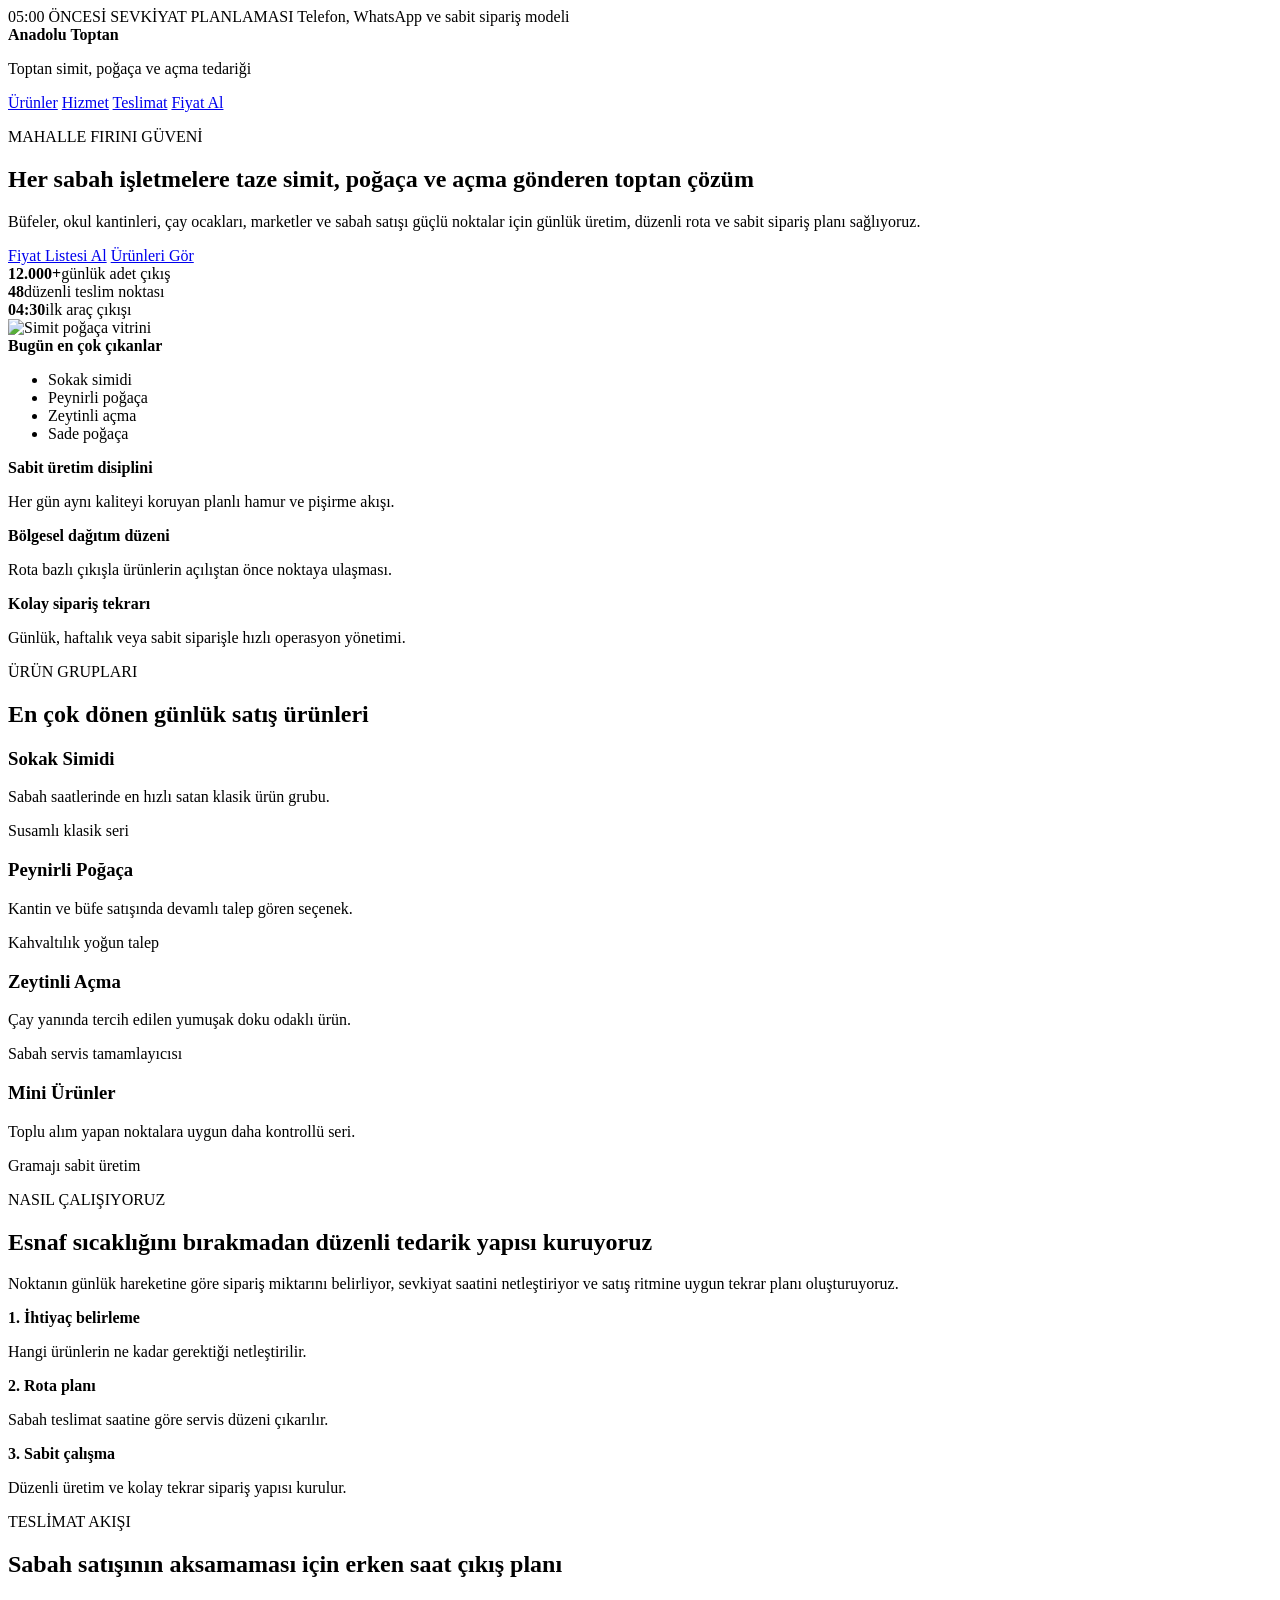
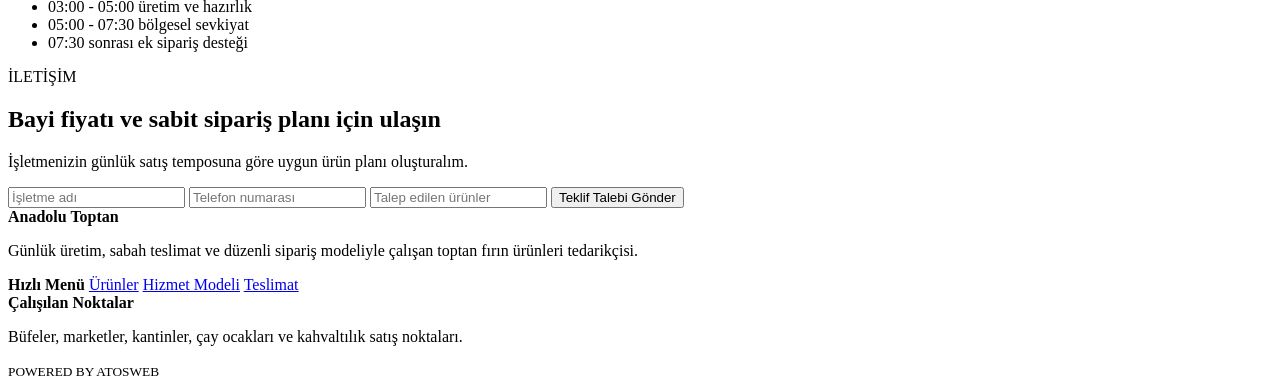
==== anadolu-toptan/index.html @ 2ca0b6bd "Add Anadolu Toptan template" ====
<!DOCTYPE html>
<html lang="tr">
  <head>
    <meta charset="UTF-8" />
    <meta name="viewport" content="width=device-width, initial-scale=1.0" />
    <title>Anadolu Toptan</title>
    <link rel="preconnect" href="https://fonts.googleapis.com" />
    <link rel="preconnect" href="https://fonts.gstatic.com" crossorigin />
    <link
      href="https://fonts.googleapis.com/css2?family=Manrope:wght@400;500;700;800&family=Merriweather:wght@700&display=swap"
      rel="stylesheet"
    />
    <link rel="stylesheet" href="./style.css" />
  </head>
  <body>
    <div class="utility-bar">
      <div class="container utility-inner">
        <span>05:00 ÖNCESİ SEVKİYAT PLANLAMASI</span>
        <span>Telefon, WhatsApp ve sabit sipariş modeli</span>
      </div>
    </div>

    <header class="site-header">
      <div class="container nav-row">
        <div class="brand">
          <div>
            <strong>Anadolu Toptan</strong>
            <p>Toptan simit, poğaça ve açma tedariği</p>
          </div>
        </div>
        <nav class="main-nav">
          <a href="#urunler">Ürünler</a>
          <a href="#hizmet">Hizmet</a>
          <a href="#teslimat">Teslimat</a>
          <a href="#iletisim" class="nav-cta">Fiyat Al</a>
        </nav>
      </div>
    </header>

    <main>
      <section class="hero">
        <div class="container hero-grid">
          <div class="hero-copy">
            <p class="eyebrow">MAHALLE FIRINI GÜVENİ</p>
            <h1>Her sabah işletmelere taze simit, poğaça ve açma gönderen toptan çözüm</h1>
            <p class="lead">
              Büfeler, okul kantinleri, çay ocakları, marketler ve sabah satışı güçlü
              noktalar için günlük üretim, düzenli rota ve sabit sipariş planı sağlıyoruz.
            </p>
            <div class="hero-actions">
              <a href="#iletisim" class="button primary">Fiyat Listesi Al</a>
              <a href="#urunler" class="button secondary">Ürünleri Gör</a>
            </div>
            <div class="hero-stats">
              <article><strong>12.000+</strong><span>günlük adet çıkış</span></article>
              <article><strong>48</strong><span>düzenli teslim noktası</span></article>
              <article><strong>04:30</strong><span>ilk araç çıkışı</span></article>
            </div>
          </div>
          <aside class="hero-media">
            <img src="https://commons.wikimedia.org/wiki/Special:Redirect/file/Simit,%20%C3%A7%C3%B6rek,%20a%C3%A7ma%20and%20po%C4%9Fa%C3%A7a.jpg" alt="Simit poğaça vitrini" />
            <div class="media-box">
              <strong>Bugün en çok çıkanlar</strong>
              <ul>
                <li>Sokak simidi</li>
                <li>Peynirli poğaça</li>
                <li>Zeytinli açma</li>
                <li>Sade poğaça</li>
              </ul>
            </div>
          </aside>
        </div>
      </section>

      <section class="feature-strip">
        <div class="container strip-grid">
          <article>
            <strong>Sabit üretim disiplini</strong>
            <p>Her gün aynı kaliteyi koruyan planlı hamur ve pişirme akışı.</p>
          </article>
          <article>
            <strong>Bölgesel dağıtım düzeni</strong>
            <p>Rota bazlı çıkışla ürünlerin açılıştan önce noktaya ulaşması.</p>
          </article>
          <article>
            <strong>Kolay sipariş tekrarı</strong>
            <p>Günlük, haftalık veya sabit siparişle hızlı operasyon yönetimi.</p>
          </article>
        </div>
      </section>

      <section class="section" id="urunler">
        <div class="container">
          <div class="section-head">
            <p class="eyebrow">ÜRÜN GRUPLARI</p>
            <h2>En çok dönen günlük satış ürünleri</h2>
          </div>
          <div class="product-grid">
            <article>
              <h3>Sokak Simidi</h3>
              <p>Sabah saatlerinde en hızlı satan klasik ürün grubu.</p>
              <span>Susamlı klasik seri</span>
            </article>
            <article>
              <h3>Peynirli Poğaça</h3>
              <p>Kantin ve büfe satışında devamlı talep gören seçenek.</p>
              <span>Kahvaltılık yoğun talep</span>
            </article>
            <article>
              <h3>Zeytinli Açma</h3>
              <p>Çay yanında tercih edilen yumuşak doku odaklı ürün.</p>
              <span>Sabah servis tamamlayıcısı</span>
            </article>
            <article>
              <h3>Mini Ürünler</h3>
              <p>Toplu alım yapan noktalara uygun daha kontrollü seri.</p>
              <span>Gramajı sabit üretim</span>
            </article>
          </div>
        </div>
      </section>

      <section class="section alt" id="hizmet">
        <div class="container two-col">
          <div class="text-block">
            <p class="eyebrow">NASIL ÇALIŞIYORUZ</p>
            <h2>Esnaf sıcaklığını bırakmadan düzenli tedarik yapısı kuruyoruz</h2>
            <p>
              Noktanın günlük hareketine göre sipariş miktarını belirliyor, sevkiyat
              saatini netleştiriyor ve satış ritmine uygun tekrar planı oluşturuyoruz.
            </p>
          </div>
          <div class="steps">
            <article>
              <strong>1. İhtiyaç belirleme</strong>
              <p>Hangi ürünlerin ne kadar gerektiği netleştirilir.</p>
            </article>
            <article>
              <strong>2. Rota planı</strong>
              <p>Sabah teslimat saatine göre servis düzeni çıkarılır.</p>
            </article>
            <article>
              <strong>3. Sabit çalışma</strong>
              <p>Düzenli üretim ve kolay tekrar sipariş yapısı kurulur.</p>
            </article>
          </div>
        </div>
      </section>

      <section class="section" id="teslimat">
        <div class="container delivery-panel">
          <div>
            <p class="eyebrow">TESLİMAT AKIŞI</p>
            <h2>Sabah satışının aksamaması için erken saat çıkış planı</h2>
          </div>
          <ul>
            <li>03:00 - 05:00 üretim ve hazırlık</li>
            <li>05:00 - 07:30 bölgesel sevkiyat</li>
            <li>07:30 sonrası ek sipariş desteği</li>
          </ul>
        </div>
      </section>

      <section class="section contact-section" id="iletisim">
        <div class="container contact-grid">
          <div>
            <p class="eyebrow">İLETİŞİM</p>
            <h2>Bayi fiyatı ve sabit sipariş planı için ulaşın</h2>
            <p>İşletmenizin günlük satış temposuna göre uygun ürün planı oluşturalım.</p>
          </div>
          <form class="contact-card">
            <input type="text" placeholder="İşletme adı" />
            <input type="text" placeholder="Telefon numarası" />
            <input type="text" placeholder="Talep edilen ürünler" />
            <button type="button">Teklif Talebi Gönder</button>
          </form>
        </div>
      </section>
    </main>

    <footer class="site-footer">
      <div class="container footer-grid">
        <div>
          <strong>Anadolu Toptan</strong>
          <p>Günlük üretim, sabah teslimat ve düzenli sipariş modeliyle çalışan toptan fırın ürünleri tedarikçisi.</p>
        </div>
        <div>
          <strong>Hızlı Menü</strong>
          <a href="#urunler">Ürünler</a>
          <a href="#hizmet">Hizmet Modeli</a>
          <a href="#teslimat">Teslimat</a>
        </div>
        <div>
          <strong>Çalışılan Noktalar</strong>
          <p>Büfeler, marketler, kantinler, çay ocakları ve kahvaltılık satış noktaları.</p>
        </div>
      </div>
      <div class="container footer-bottom">
        <small>POWERED BY ATOSWEB</small>
      </div>
    </footer>
  </body>
</html>
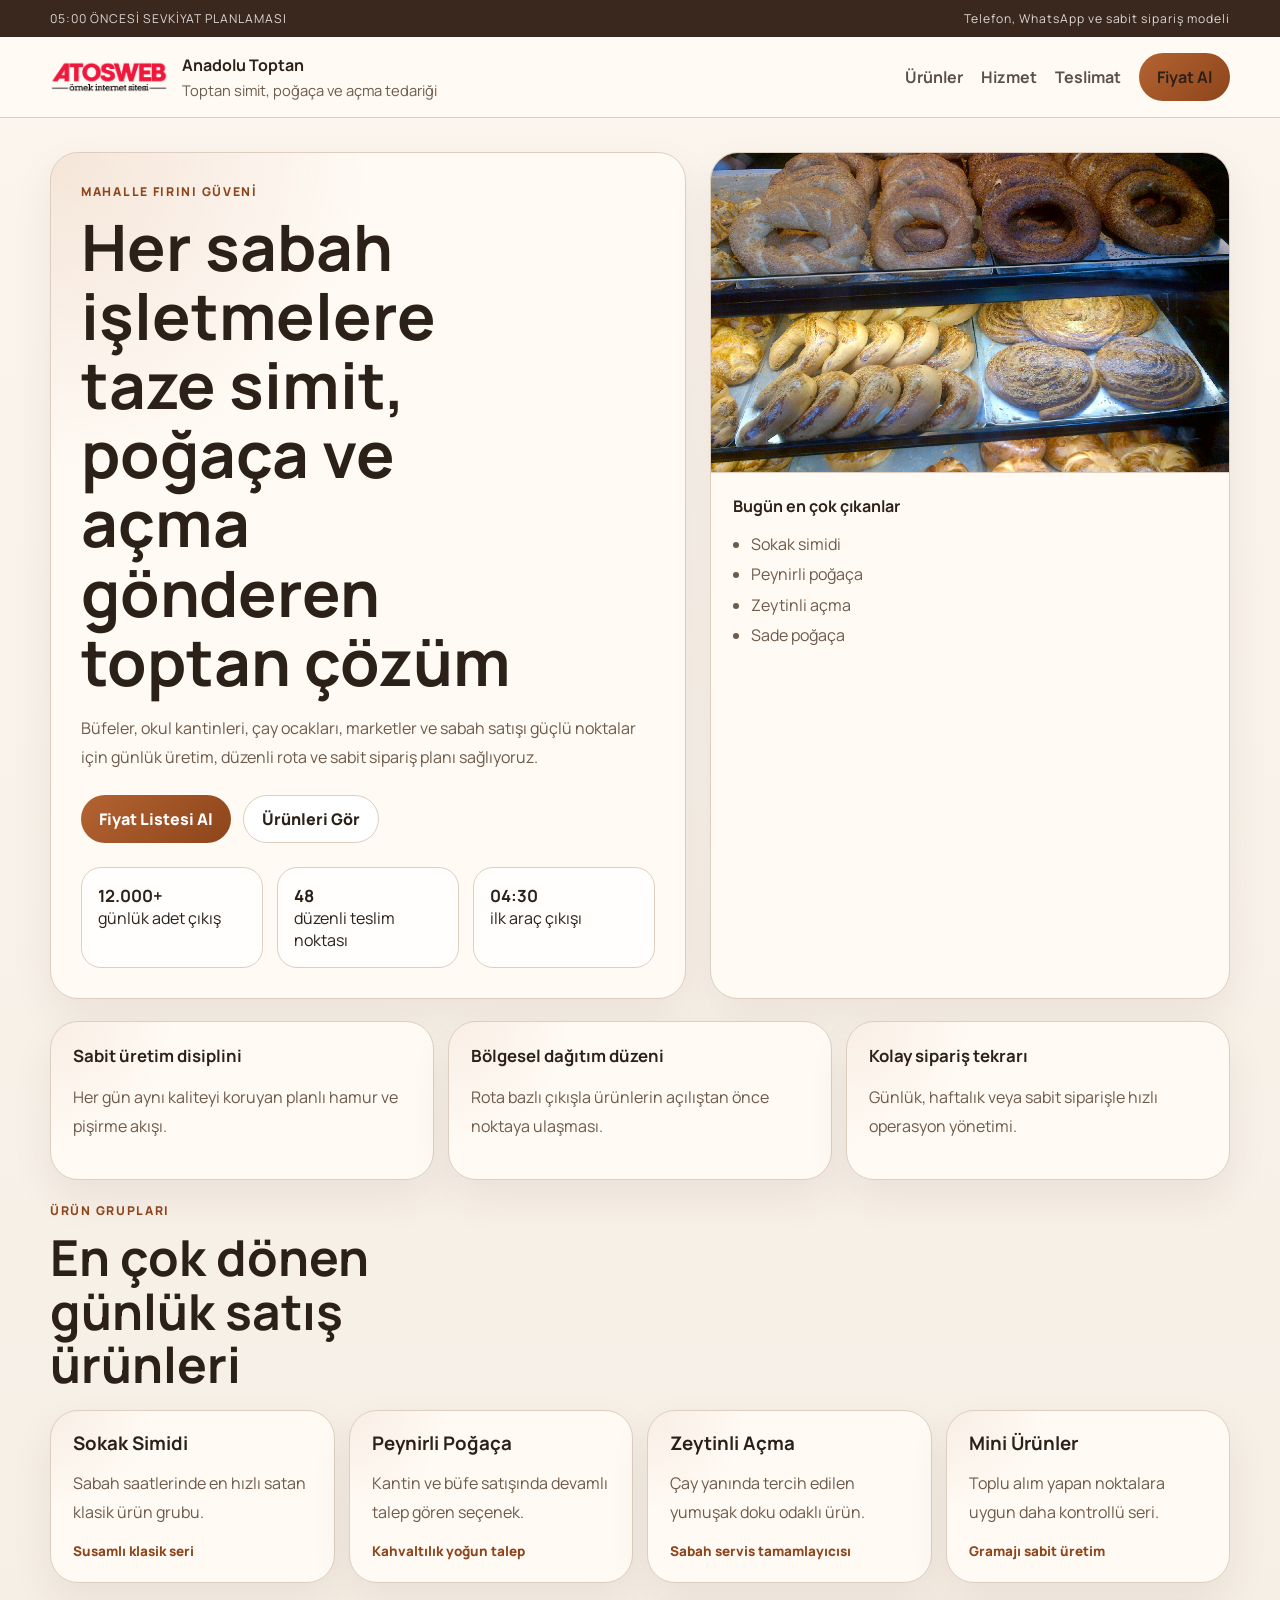
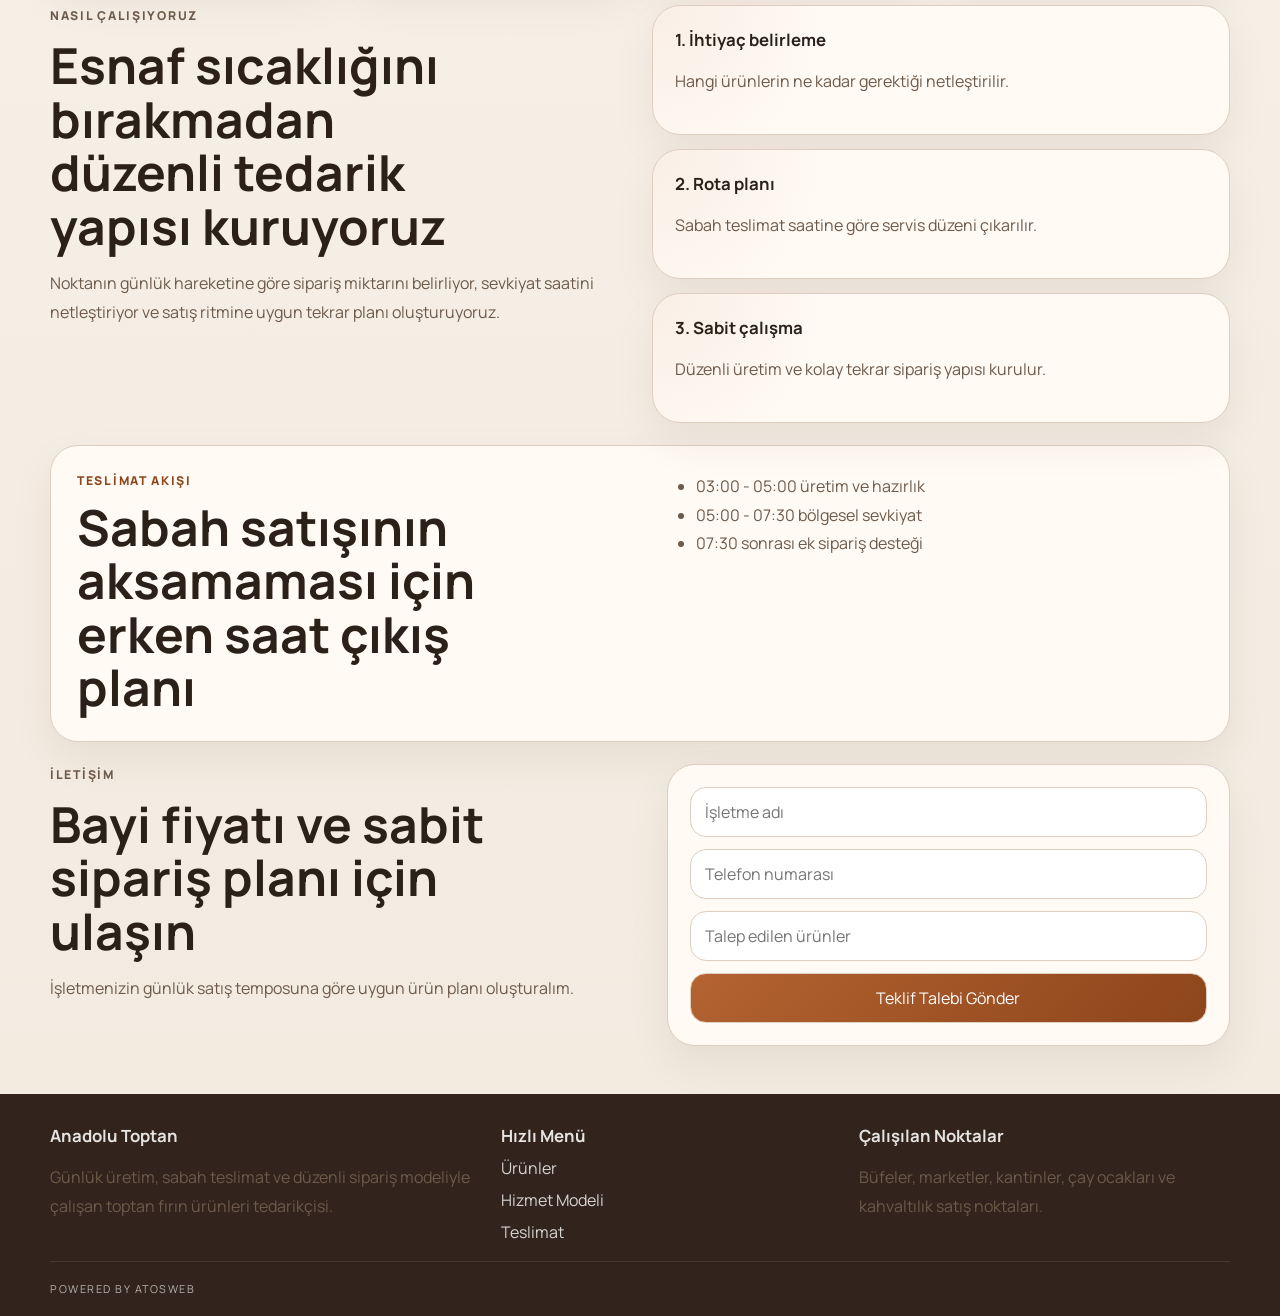
==== commit 2bcd0c39: "Make templates self-contained with local assets" ====
--- a/anadolu-toptan/index.html
+++ b/anadolu-toptan/index.html
@@ -23,6 +23,7 @@
     <header class="site-header">
       <div class="container nav-row">
         <div class="brand">
+          <img class="brand-logo" src="./assets/images/logo" alt="Atosweb logo" />
           <div>
             <strong>Anadolu Toptan</strong>
             <p>Toptan simit, poğaça ve açma tedariği</p>
@@ -58,7 +59,7 @@
             </div>
           </div>
           <aside class="hero-media">
-            <img src="https://commons.wikimedia.org/wiki/Special:Redirect/file/Simit,%20%C3%A7%C3%B6rek,%20a%C3%A7ma%20and%20po%C4%9Fa%C3%A7a.jpg" alt="Simit poğaça vitrini" />
+            <img src="./assets/images/simit-pogaca-vitrin.jpg" alt="Simit poğaça vitrini" />
             <div class="media-box">
               <strong>Bugün en çok çıkanlar</strong>
               <ul>
--- a/anadolu-toptan/style.css
+++ b/anadolu-toptan/style.css
@@ -0,0 +1,418 @@
+:root {
+  --bg: #f2eadf;
+  --paper: #fffaf4;
+  --white: #ffffff;
+  --text: #2c2119;
+  --muted: #6d5a4a;
+  --accent: #b46331;
+  --accent-dark: #8d451b;
+  --line: #ddcebf;
+  --shadow: 0 18px 40px rgba(84, 57, 34, 0.08);
+}
+
+* {
+  box-sizing: border-box;
+}
+
+body {
+  margin: 0;
+  font-family: "Manrope", sans-serif;
+  color: var(--text);
+  background: linear-gradient(180deg, #fbf5ee 0%, var(--bg) 100%);
+}
+
+.container {
+  width: min(1180px, calc(100% - 32px));
+  margin: 0 auto;
+}
+
+.utility-bar {
+  background: #3a271d;
+  color: rgba(255, 255, 255, 0.82);
+  font-size: 0.76rem;
+  letter-spacing: 0.08em;
+}
+
+.utility-inner {
+  display: flex;
+  justify-content: space-between;
+  gap: 16px;
+  padding: 10px 0;
+}
+
+.site-header {
+  position: sticky;
+  top: 0;
+  z-index: 10;
+  background: rgba(255, 250, 244, 0.96);
+  border-bottom: 1px solid var(--line);
+  backdrop-filter: blur(10px);
+}
+
+.nav-row {
+  display: flex;
+  justify-content: space-between;
+  align-items: center;
+  gap: 20px;
+  padding: 16px 0;
+}
+
+.brand {
+  display: flex;
+  align-items: center;
+  gap: 14px;
+}
+
+.brand-logo {
+  display: block;
+  width: 118px;
+  height: auto;
+}
+
+.brand strong {
+  display: block;
+  font-size: 1rem;
+}
+
+.brand p,
+.lead,
+.media-box li,
+.feature-strip p,
+.product-grid p,
+.steps p,
+.delivery-panel li,
+.contact-grid p,
+.footer-grid p {
+  color: var(--muted);
+}
+
+.brand p {
+  margin: 4px 0 0;
+  font-size: 0.92rem;
+}
+
+.main-nav {
+  display: flex;
+  align-items: center;
+  gap: 18px;
+}
+
+.main-nav a {
+  color: var(--text);
+  text-decoration: none;
+  font-weight: 700;
+}
+
+.main-nav a:not(.nav-cta) {
+  opacity: 0.78;
+}
+
+.nav-cta,
+.button.primary,
+.contact-card button {
+  color: white;
+  background: linear-gradient(135deg, var(--accent) 0%, var(--accent-dark) 100%);
+}
+
+.nav-cta,
+.button,
+.contact-card button {
+  display: inline-flex;
+  align-items: center;
+  justify-content: center;
+  min-height: 48px;
+  padding: 0 18px;
+  border-radius: 999px;
+}
+
+.hero {
+  padding: 34px 0 22px;
+}
+
+.hero-grid,
+.two-col,
+.contact-grid,
+.footer-grid {
+  display: grid;
+  gap: 24px;
+}
+
+.hero-grid {
+  grid-template-columns: 1.1fr 0.9fr;
+}
+
+.hero-copy,
+.hero-media,
+.strip-grid article,
+.product-grid article,
+.steps article,
+.delivery-panel,
+.contact-card {
+  border: 1px solid var(--line);
+  background: var(--paper);
+  box-shadow: var(--shadow);
+  border-radius: 28px;
+}
+
+.hero-copy {
+  padding: 30px;
+  background:
+    radial-gradient(circle at top left, rgba(180, 99, 49, 0.14), transparent 30%),
+    var(--paper);
+}
+
+.eyebrow {
+  margin: 0 0 12px;
+  color: var(--accent-dark);
+  text-transform: uppercase;
+  letter-spacing: 0.14em;
+  font-size: 0.76rem;
+  font-weight: 800;
+}
+
+h1,
+h2,
+h3 {
+  margin: 0;
+  font-family: "Manrope", sans-serif;
+  line-height: 1.08;
+}
+
+h1 {
+  font-size: clamp(2.5rem, 5vw, 4.4rem);
+  max-width: 11ch;
+}
+
+h2 {
+  font-size: clamp(2rem, 4vw, 3.1rem);
+  max-width: 14ch;
+}
+
+.lead {
+  margin: 18px 0 0;
+  max-width: 62ch;
+  line-height: 1.8;
+}
+
+.hero-actions {
+  display: flex;
+  gap: 12px;
+  margin-top: 24px;
+}
+
+.button {
+  text-decoration: none;
+  font-weight: 800;
+}
+
+.button.secondary {
+  color: var(--text);
+  border: 1px solid var(--line);
+  background: var(--white);
+  border-radius: 999px;
+}
+
+.hero-stats,
+.strip-grid,
+.product-grid {
+  display: grid;
+  gap: 14px;
+}
+
+.hero-stats {
+  grid-template-columns: repeat(3, minmax(0, 1fr));
+  margin-top: 24px;
+}
+
+.hero-stats article {
+  padding: 16px;
+  border: 1px solid var(--line);
+  background: rgba(255, 255, 255, 0.76);
+  border-radius: 20px;
+}
+
+.hero-stats strong,
+.feature-strip strong,
+.steps strong,
+.footer-grid strong {
+  display: block;
+  font-size: 1.05rem;
+}
+
+.hero-media {
+  overflow: hidden;
+}
+
+.hero-media img {
+  display: block;
+  width: 100%;
+  height: 320px;
+  object-fit: cover;
+  border-bottom: 1px solid var(--line);
+}
+
+.media-box {
+  padding: 22px;
+}
+
+.media-box ul {
+  margin: 12px 0 0;
+  padding-left: 18px;
+  line-height: 1.9;
+}
+
+.feature-strip {
+  padding-bottom: 22px;
+}
+
+.strip-grid {
+  grid-template-columns: repeat(3, minmax(0, 1fr));
+}
+
+.strip-grid article,
+.product-grid article,
+.steps article {
+  padding: 22px;
+}
+
+.strip-grid article,
+.product-grid article,
+.steps article {
+  background:
+    radial-gradient(circle at top left, rgba(180, 99, 49, 0.08), transparent 30%),
+    var(--paper);
+}
+
+.feature-strip p,
+.product-grid p,
+.steps p,
+.delivery-panel li,
+.contact-grid p,
+.footer-grid p {
+  line-height: 1.8;
+}
+
+.section {
+  padding-bottom: 22px;
+}
+
+.section.alt .two-col {
+  grid-template-columns: 1fr 1fr;
+}
+
+.section-head {
+  max-width: 700px;
+  margin-bottom: 18px;
+}
+
+.product-grid {
+  grid-template-columns: repeat(4, minmax(0, 1fr));
+}
+
+.product-grid span {
+  display: block;
+  margin-top: 14px;
+  color: var(--accent-dark);
+  font-size: 0.84rem;
+  font-weight: 800;
+}
+
+.steps {
+  display: grid;
+  gap: 14px;
+}
+
+.text-block p {
+  color: var(--muted);
+  line-height: 1.8;
+}
+
+.delivery-panel {
+  display: grid;
+  grid-template-columns: 1.05fr 0.95fr;
+  gap: 20px;
+  padding: 26px;
+}
+
+.delivery-panel ul {
+  margin: 0;
+  padding-left: 18px;
+  line-height: 1.9;
+}
+
+.contact-grid {
+  grid-template-columns: 1fr 0.95fr;
+  align-items: start;
+}
+
+.contact-card {
+  display: grid;
+  gap: 12px;
+  padding: 22px;
+}
+
+.contact-card input,
+.contact-card button {
+  min-height: 50px;
+  border: 1px solid var(--line);
+  font: inherit;
+  border-radius: 16px;
+}
+
+.contact-card input {
+  padding: 0 14px;
+  background: white;
+}
+
+.site-footer {
+  margin-top: 26px;
+  background: #32241c;
+  color: rgba(255, 255, 255, 0.88);
+}
+
+.footer-grid {
+  grid-template-columns: 1.15fr 0.9fr 1fr;
+  padding: 30px 0 18px;
+}
+
+.footer-grid a {
+  display: block;
+  margin-top: 10px;
+  color: rgba(255, 255, 255, 0.8);
+  text-decoration: none;
+}
+
+.footer-bottom {
+  padding: 14px 0 18px;
+  border-top: 1px solid rgba(255, 255, 255, 0.1);
+}
+
+.footer-bottom small {
+  color: rgba(255, 255, 255, 0.64);
+  font-size: 0.68rem;
+  letter-spacing: 0.14em;
+}
+
+@media (max-width: 980px) {
+  .nav-row,
+  .main-nav,
+  .utility-inner {
+    flex-direction: column;
+    align-items: flex-start;
+  }
+
+  .hero-grid,
+  .strip-grid,
+  .product-grid,
+  .section.alt .two-col,
+  .contact-grid,
+  .footer-grid,
+  .delivery-panel,
+  .hero-stats {
+    grid-template-columns: 1fr;
+  }
+
+  .hero-actions {
+    flex-direction: column;
+  }
+}
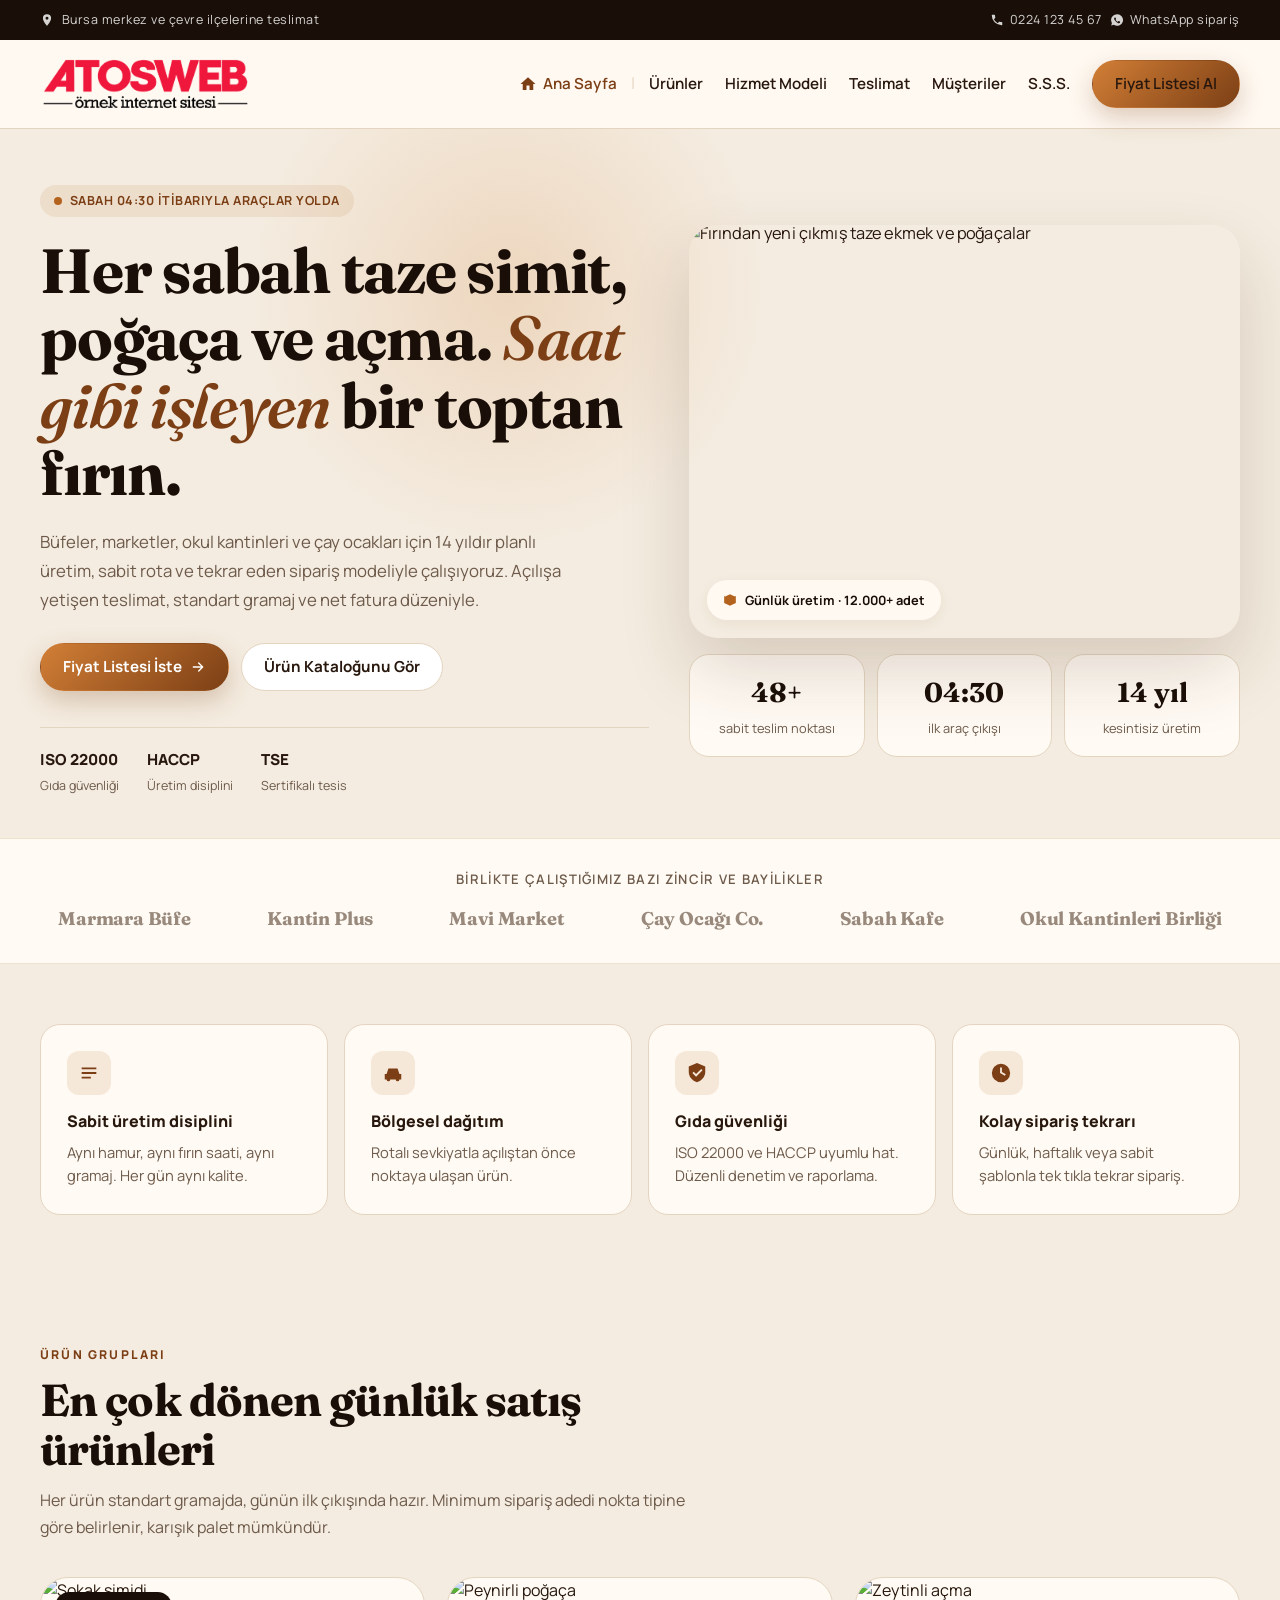
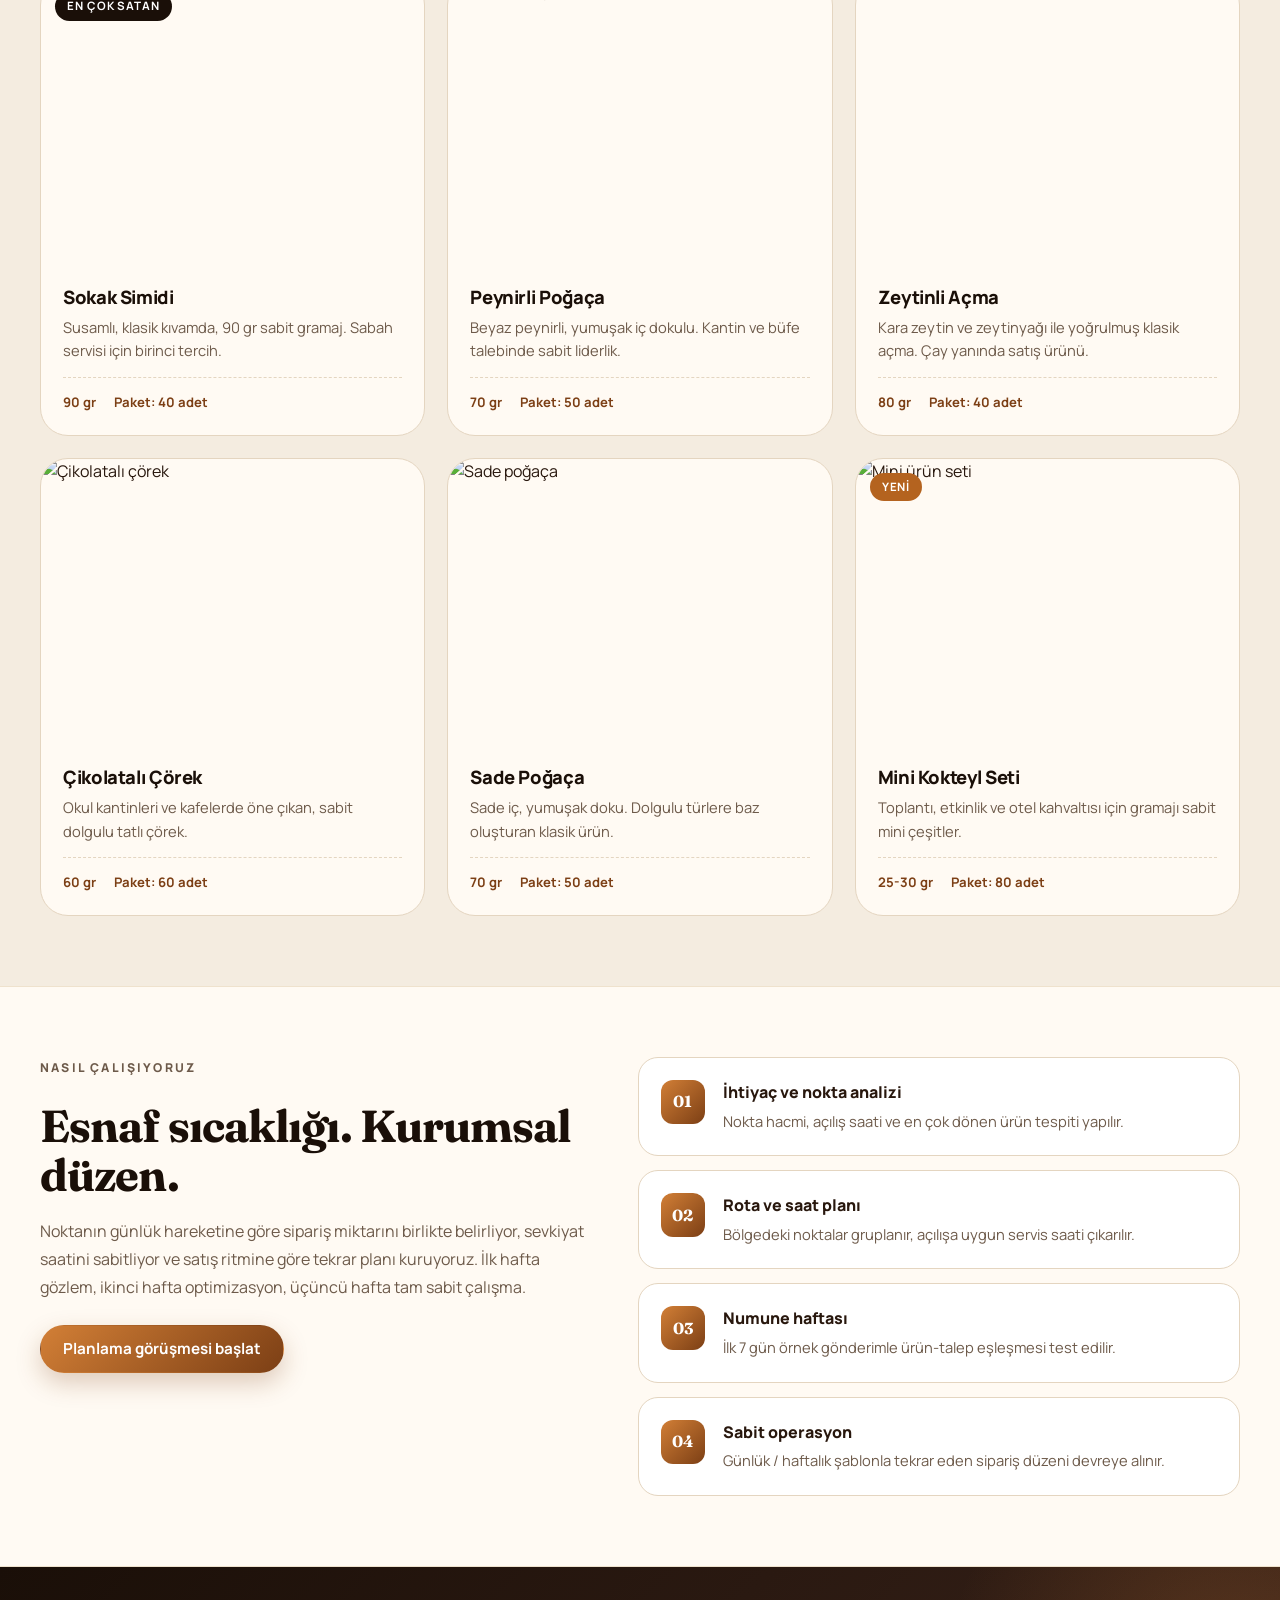
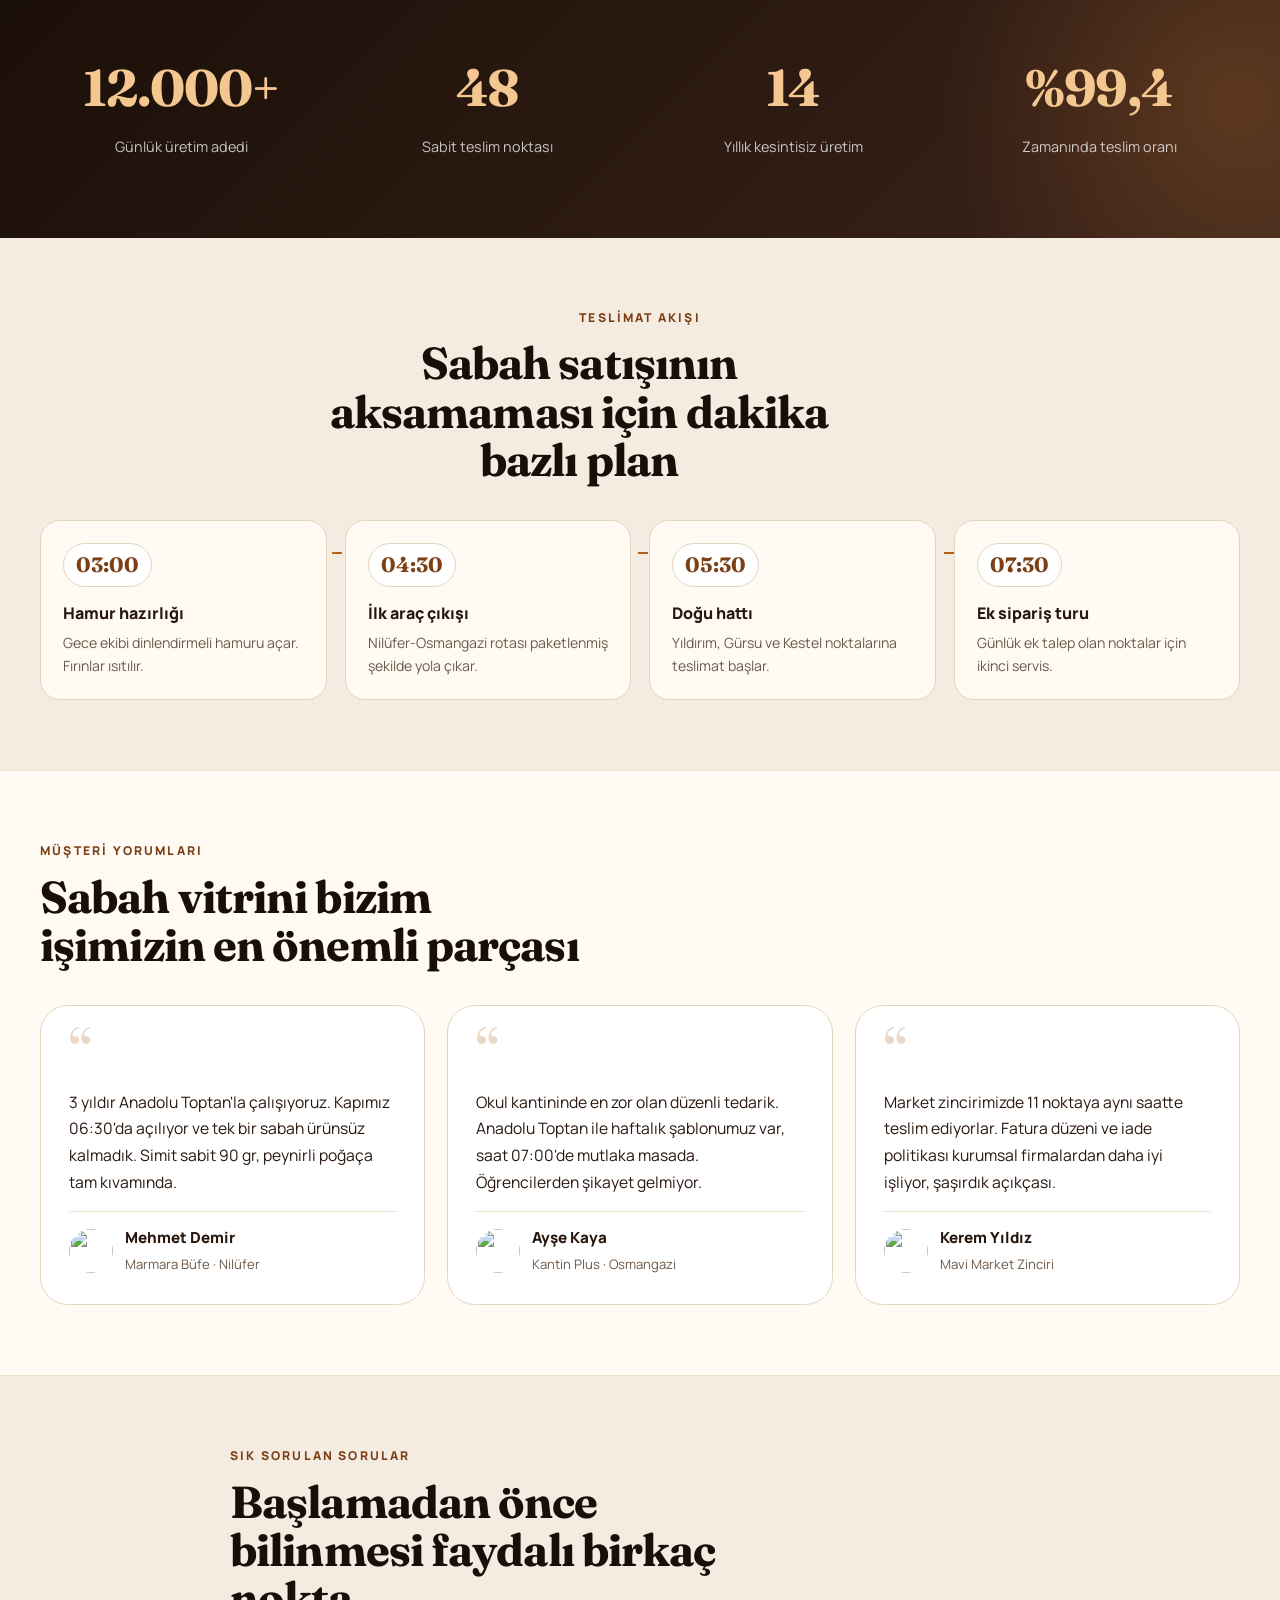
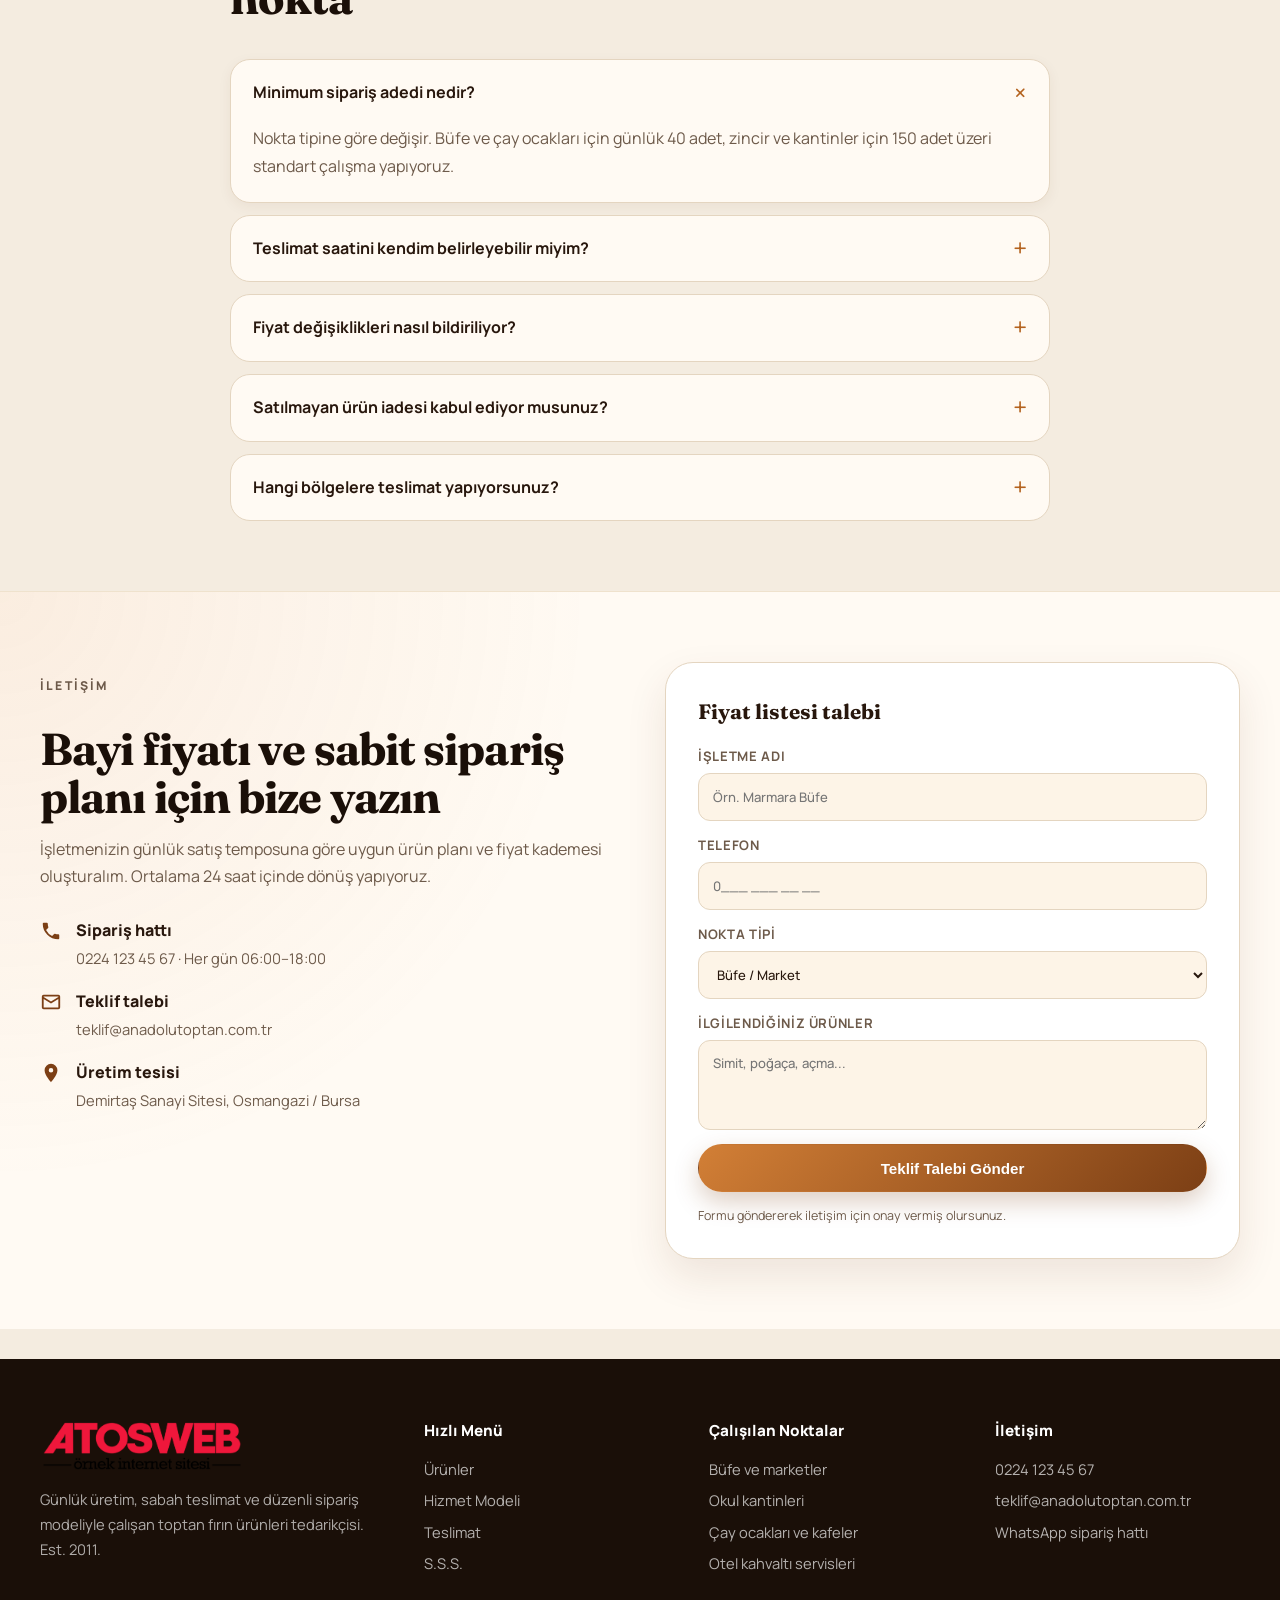
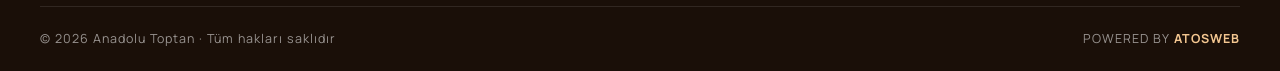
==== commit 6dd9a631: "Professionalize templates with richer content and Bursa localization - Rebuild both templates with m" ====
--- a/anadolu-toptan/index.html
+++ b/anadolu-toptan/index.html
@@ -3,11 +3,15 @@
   <head>
     <meta charset="UTF-8" />
     <meta name="viewport" content="width=device-width, initial-scale=1.0" />
-    <title>Anadolu Toptan</title>
+    <title>Anadolu Toptan — Taze Simit, Poğaça ve Açma Tedariği</title>
+    <meta
+      name="description"
+      content="Büfe, market, kantin ve kafelere her sabah taze simit, poğaça ve açma tedariği. 48+ nokta, 12.000+ günlük adet, sabit rota ve sabah 04:30 çıkış."
+    />
     <link rel="preconnect" href="https://fonts.googleapis.com" />
     <link rel="preconnect" href="https://fonts.gstatic.com" crossorigin />
     <link
-      href="https://fonts.googleapis.com/css2?family=Manrope:wght@400;500;700;800&family=Merriweather:wght@700&display=swap"
+      href="https://fonts.googleapis.com/css2?family=Manrope:wght@400;500;600;700;800&family=Fraunces:ital,wght@0,600;0,700;0,800;1,600&display=swap"
       rel="stylesheet"
     />
     <link rel="stylesheet" href="./style.css" />
@@ -15,25 +19,40 @@
   <body>
     <div class="utility-bar">
       <div class="container utility-inner">
-        <span>05:00 ÖNCESİ SEVKİYAT PLANLAMASI</span>
-        <span>Telefon, WhatsApp ve sabit sipariş modeli</span>
+        <span class="util-left">
+          <svg viewBox="0 0 24 24" aria-hidden="true"><path d="M12 2a7 7 0 0 0-7 7c0 5.25 7 13 7 13s7-7.75 7-13a7 7 0 0 0-7-7Zm0 9.5A2.5 2.5 0 1 1 12 6.5a2.5 2.5 0 0 1 0 5Z" fill="currentColor"/></svg>
+          Bursa merkez ve çevre ilçelerine teslimat
+        </span>
+        <span class="util-right">
+          <a href="tel:+902241234567">
+            <svg viewBox="0 0 24 24" aria-hidden="true"><path d="M6.6 10.8a15.1 15.1 0 0 0 6.6 6.6l2.2-2.2a1 1 0 0 1 1-.25 11.4 11.4 0 0 0 3.6.57 1 1 0 0 1 1 1V20a1 1 0 0 1-1 1A17 17 0 0 1 3 4a1 1 0 0 1 1-1h3.5a1 1 0 0 1 1 1c0 1.25.2 2.45.57 3.6a1 1 0 0 1-.25 1Z" fill="currentColor"/></svg>
+            0224 123 45 67
+          </a>
+          <a href="https://wa.me/905551234567">
+            <svg viewBox="0 0 24 24" aria-hidden="true"><path d="M12 2a10 10 0 0 0-8.7 15l-1.2 4.4 4.5-1.2A10 10 0 1 0 12 2Zm5.3 14.2c-.2.6-1.2 1.2-1.8 1.3-.5.1-1.1.1-1.7-.1a14 14 0 0 1-5.9-5.2c-.5-.8-.8-1.6-.8-2.4 0-.9.5-1.4.7-1.6.2-.2.5-.3.7-.3h.5c.2 0 .4-.1.6.4l.7 1.7c.1.2.1.5 0 .7l-.4.5c-.2.2-.3.4-.1.7a8 8 0 0 0 3.2 3c.3.2.5.1.7-.1l.7-.8c.2-.3.4-.2.7-.1l1.7.8c.3.1.4.2.5.4 0 .1 0 .5-.1.9Z" fill="currentColor"/></svg>
+            WhatsApp sipariş
+          </a>
+        </span>
       </div>
     </div>
 
     <header class="site-header">
       <div class="container nav-row">
-        <div class="brand">
-          <img class="brand-logo" src="./assets/images/logo" alt="Atosweb logo" />
-          <div>
-            <strong>Anadolu Toptan</strong>
-            <p>Toptan simit, poğaça ve açma tedariği</p>
-          </div>
-        </div>
+        <a class="brand" href="#" aria-label="Anadolu Toptan">
+          <img class="brand-logo" src="./assets/images/logo" alt="Anadolu Toptan" />
+        </a>
         <nav class="main-nav">
+          <a href="../index.html" class="nav-home" aria-label="Ana sayfa">
+            <svg viewBox="0 0 24 24" aria-hidden="true"><path d="M12 3 2 12h3v8h5v-6h4v6h5v-8h3L12 3Z" fill="currentColor"/></svg>
+            <span>Ana Sayfa</span>
+          </a>
+          <span class="nav-sep" aria-hidden="true">|</span>
           <a href="#urunler">Ürünler</a>
-          <a href="#hizmet">Hizmet</a>
+          <a href="#hizmet">Hizmet Modeli</a>
           <a href="#teslimat">Teslimat</a>
-          <a href="#iletisim" class="nav-cta">Fiyat Al</a>
+          <a href="#musteriler">Müşteriler</a>
+          <a href="#sss">S.S.S.</a>
+          <a href="#iletisim" class="nav-cta">Fiyat Listesi Al</a>
         </nav>
       </div>
     </header>
@@ -42,50 +61,89 @@
       <section class="hero">
         <div class="container hero-grid">
           <div class="hero-copy">
-            <p class="eyebrow">MAHALLE FIRINI GÜVENİ</p>
-            <h1>Her sabah işletmelere taze simit, poğaça ve açma gönderen toptan çözüm</h1>
+            <span class="badge">
+              <span class="dot"></span> Sabah 04:30 itibarıyla araçlar yolda
+            </span>
+            <h1>Her sabah taze simit, poğaça ve açma. <em>Saat gibi işleyen</em> bir toptan fırın.</h1>
             <p class="lead">
-              Büfeler, okul kantinleri, çay ocakları, marketler ve sabah satışı güçlü
-              noktalar için günlük üretim, düzenli rota ve sabit sipariş planı sağlıyoruz.
+              Büfeler, marketler, okul kantinleri ve çay ocakları için 14 yıldır planlı
+              üretim, sabit rota ve tekrar eden sipariş modeliyle çalışıyoruz. Açılışa
+              yetişen teslimat, standart gramaj ve net fatura düzeniyle.
             </p>
             <div class="hero-actions">
-              <a href="#iletisim" class="button primary">Fiyat Listesi Al</a>
-              <a href="#urunler" class="button secondary">Ürünleri Gör</a>
+              <a href="#iletisim" class="button primary">
+                Fiyat Listesi İste
+                <svg viewBox="0 0 24 24" aria-hidden="true"><path d="M5 12h14m-6-6 6 6-6 6" stroke="currentColor" stroke-width="2" stroke-linecap="round" stroke-linejoin="round" fill="none"/></svg>
+              </a>
+              <a href="#urunler" class="button secondary">Ürün Kataloğunu Gör</a>
             </div>
-            <div class="hero-stats">
-              <article><strong>12.000+</strong><span>günlük adet çıkış</span></article>
-              <article><strong>48</strong><span>düzenli teslim noktası</span></article>
-              <article><strong>04:30</strong><span>ilk araç çıkışı</span></article>
+            <ul class="hero-trust">
+              <li><strong>ISO 22000</strong><span>Gıda güvenliği</span></li>
+              <li><strong>HACCP</strong><span>Üretim disiplini</span></li>
+              <li><strong>TSE</strong><span>Sertifikalı tesis</span></li>
+            </ul>
+          </div>
+          <aside class="hero-media">
+            <div class="hero-media-frame">
+              <img src="https://images.unsplash.com/photo-1509440159596-0249088772ff?auto=format&fit=crop&w=1200&q=80" alt="Fırından yeni çıkmış taze ekmek ve poğaçalar" />
+              <div class="media-tag">
+                <svg viewBox="0 0 24 24" aria-hidden="true"><path d="M12 2 2 7l10 5 10-5-10-5Zm0 8L2 5v12l10 5 10-5V5l-10 5Z" fill="currentColor"/></svg>
+                Günlük üretim · 12.000+ adet
+              </div>
             </div>
-          </div>
-          <aside class="hero-media">
-            <img src="./assets/images/simit-pogaca-vitrin.jpg" alt="Simit poğaça vitrini" />
-            <div class="media-box">
-              <strong>Bugün en çok çıkanlar</strong>
-              <ul>
-                <li>Sokak simidi</li>
-                <li>Peynirli poğaça</li>
-                <li>Zeytinli açma</li>
-                <li>Sade poğaça</li>
-              </ul>
+            <div class="media-stats">
+              <article>
+                <strong>48+</strong>
+                <span>sabit teslim noktası</span>
+              </article>
+              <article>
+                <strong>04:30</strong>
+                <span>ilk araç çıkışı</span>
+              </article>
+              <article>
+                <strong>14 yıl</strong>
+                <span>kesintisiz üretim</span>
+              </article>
             </div>
           </aside>
         </div>
       </section>
 
+      <section class="logo-strip" aria-label="Birlikte çalıştığımız noktalar">
+        <div class="container">
+          <p>Birlikte çalıştığımız bazı zincir ve bayilikler</p>
+          <div class="logo-row">
+            <span>Marmara Büfe</span>
+            <span>Kantin Plus</span>
+            <span>Mavi Market</span>
+            <span>Çay Ocağı Co.</span>
+            <span>Sabah Kafe</span>
+            <span>Okul Kantinleri Birliği</span>
+          </div>
+        </div>
+      </section>
+
       <section class="feature-strip">
         <div class="container strip-grid">
           <article>
+            <div class="ico"><svg viewBox="0 0 24 24" aria-hidden="true"><path d="M4 6h16v2H4zM4 11h16v2H4zM4 16h10v2H4z" fill="currentColor"/></svg></div>
             <strong>Sabit üretim disiplini</strong>
-            <p>Her gün aynı kaliteyi koruyan planlı hamur ve pişirme akışı.</p>
-          </article>
-          <article>
-            <strong>Bölgesel dağıtım düzeni</strong>
-            <p>Rota bazlı çıkışla ürünlerin açılıştan önce noktaya ulaşması.</p>
-          </article>
-          <article>
+            <p>Aynı hamur, aynı fırın saati, aynı gramaj. Her gün aynı kalite.</p>
+          </article>
+          <article>
+            <div class="ico"><svg viewBox="0 0 24 24" aria-hidden="true"><path d="M3 13h2l2-6h10l2 6h2v6h-2a2 2 0 1 1-4 0H9a2 2 0 1 1-4 0H3z" fill="currentColor"/></svg></div>
+            <strong>Bölgesel dağıtım</strong>
+            <p>Rotalı sevkiyatla açılıştan önce noktaya ulaşan ürün.</p>
+          </article>
+          <article>
+            <div class="ico"><svg viewBox="0 0 24 24" aria-hidden="true"><path d="M12 1 3 5v6c0 5 3.8 9.7 9 11 5.2-1.3 9-6 9-11V5l-9-4Zm-1 15-4-4 1.4-1.4L11 13.2l5.6-5.6L18 9l-7 7Z" fill="currentColor"/></svg></div>
+            <strong>Gıda güvenliği</strong>
+            <p>ISO 22000 ve HACCP uyumlu hat. Düzenli denetim ve raporlama.</p>
+          </article>
+          <article>
+            <div class="ico"><svg viewBox="0 0 24 24" aria-hidden="true"><path d="M12 22a10 10 0 1 1 0-20 10 10 0 0 1 0 20Zm1-11V6h-2v6l5.2 3.1 1-1.7L13 11Z" fill="currentColor"/></svg></div>
             <strong>Kolay sipariş tekrarı</strong>
-            <p>Günlük, haftalık veya sabit siparişle hızlı operasyon yönetimi.</p>
+            <p>Günlük, haftalık veya sabit şablonla tek tıkla tekrar sipariş.</p>
           </article>
         </div>
       </section>
@@ -95,27 +153,85 @@
           <div class="section-head">
             <p class="eyebrow">ÜRÜN GRUPLARI</p>
             <h2>En çok dönen günlük satış ürünleri</h2>
+            <p class="section-sub">
+              Her ürün standart gramajda, günün ilk çıkışında hazır. Minimum sipariş adedi
+              nokta tipine göre belirlenir, karışık palet mümkündür.
+            </p>
           </div>
           <div class="product-grid">
             <article>
-              <h3>Sokak Simidi</h3>
-              <p>Sabah saatlerinde en hızlı satan klasik ürün grubu.</p>
-              <span>Susamlı klasik seri</span>
-            </article>
-            <article>
-              <h3>Peynirli Poğaça</h3>
-              <p>Kantin ve büfe satışında devamlı talep gören seçenek.</p>
-              <span>Kahvaltılık yoğun talep</span>
-            </article>
-            <article>
-              <h3>Zeytinli Açma</h3>
-              <p>Çay yanında tercih edilen yumuşak doku odaklı ürün.</p>
-              <span>Sabah servis tamamlayıcısı</span>
-            </article>
-            <article>
-              <h3>Mini Ürünler</h3>
-              <p>Toplu alım yapan noktalara uygun daha kontrollü seri.</p>
-              <span>Gramajı sabit üretim</span>
+              <div class="product-img">
+                <img src="https://images.unsplash.com/photo-1509365465985-25d11c17e812?auto=format&fit=crop&w=800&q=80" alt="Sokak simidi" />
+                <span class="product-tag">En çok satan</span>
+              </div>
+              <div class="product-body">
+                <h3>Sokak Simidi</h3>
+                <p>Susamlı, klasik kıvamda, 90 gr sabit gramaj. Sabah servisi için birinci tercih.</p>
+                <div class="product-meta">
+                  <span>90 gr</span><span>Paket: 40 adet</span>
+                </div>
+              </div>
+            </article>
+            <article>
+              <div class="product-img">
+                <img src="https://images.unsplash.com/photo-1586444248902-2f64eddc13df?auto=format&fit=crop&w=800&q=80" alt="Peynirli poğaça" />
+              </div>
+              <div class="product-body">
+                <h3>Peynirli Poğaça</h3>
+                <p>Beyaz peynirli, yumuşak iç dokulu. Kantin ve büfe talebinde sabit liderlik.</p>
+                <div class="product-meta">
+                  <span>70 gr</span><span>Paket: 50 adet</span>
+                </div>
+              </div>
+            </article>
+            <article>
+              <div class="product-img">
+                <img src="https://images.unsplash.com/photo-1555507036-ab1f4038808a?auto=format&fit=crop&w=800&q=80" alt="Zeytinli açma" />
+              </div>
+              <div class="product-body">
+                <h3>Zeytinli Açma</h3>
+                <p>Kara zeytin ve zeytinyağı ile yoğrulmuş klasik açma. Çay yanında satış ürünü.</p>
+                <div class="product-meta">
+                  <span>80 gr</span><span>Paket: 40 adet</span>
+                </div>
+              </div>
+            </article>
+            <article>
+              <div class="product-img">
+                <img src="https://images.unsplash.com/photo-1568254183919-78a4f43a2877?auto=format&fit=crop&w=800&q=80" alt="Çikolatalı çörek" />
+              </div>
+              <div class="product-body">
+                <h3>Çikolatalı Çörek</h3>
+                <p>Okul kantinleri ve kafelerde öne çıkan, sabit dolgulu tatlı çörek.</p>
+                <div class="product-meta">
+                  <span>60 gr</span><span>Paket: 60 adet</span>
+                </div>
+              </div>
+            </article>
+            <article>
+              <div class="product-img">
+                <img src="https://images.unsplash.com/photo-1608198093002-ad4e005484ec?auto=format&fit=crop&w=800&q=80" alt="Sade poğaça" />
+              </div>
+              <div class="product-body">
+                <h3>Sade Poğaça</h3>
+                <p>Sade iç, yumuşak doku. Dolgulu türlere baz oluşturan klasik ürün.</p>
+                <div class="product-meta">
+                  <span>70 gr</span><span>Paket: 50 adet</span>
+                </div>
+              </div>
+            </article>
+            <article>
+              <div class="product-img">
+                <img src="https://images.unsplash.com/photo-1549931319-a545dcf3bc73?auto=format&fit=crop&w=800&q=80" alt="Mini ürün seti" />
+                <span class="product-tag alt">Yeni</span>
+              </div>
+              <div class="product-body">
+                <h3>Mini Kokteyl Seti</h3>
+                <p>Toplantı, etkinlik ve otel kahvaltısı için gramajı sabit mini çeşitler.</p>
+                <div class="product-meta">
+                  <span>25-30 gr</span><span>Paket: 80 adet</span>
+                </div>
+              </div>
             </article>
           </div>
         </div>
@@ -125,55 +241,249 @@
         <div class="container two-col">
           <div class="text-block">
             <p class="eyebrow">NASIL ÇALIŞIYORUZ</p>
-            <h2>Esnaf sıcaklığını bırakmadan düzenli tedarik yapısı kuruyoruz</h2>
+            <h2>Esnaf sıcaklığı. Kurumsal düzen.</h2>
             <p>
-              Noktanın günlük hareketine göre sipariş miktarını belirliyor, sevkiyat
-              saatini netleştiriyor ve satış ritmine uygun tekrar planı oluşturuyoruz.
+              Noktanın günlük hareketine göre sipariş miktarını birlikte belirliyor,
+              sevkiyat saatini sabitliyor ve satış ritmine göre tekrar planı kuruyoruz.
+              İlk hafta gözlem, ikinci hafta optimizasyon, üçüncü hafta tam sabit çalışma.
             </p>
+            <a href="#iletisim" class="button primary">Planlama görüşmesi başlat</a>
           </div>
           <div class="steps">
             <article>
-              <strong>1. İhtiyaç belirleme</strong>
-              <p>Hangi ürünlerin ne kadar gerektiği netleştirilir.</p>
-            </article>
-            <article>
-              <strong>2. Rota planı</strong>
-              <p>Sabah teslimat saatine göre servis düzeni çıkarılır.</p>
-            </article>
-            <article>
-              <strong>3. Sabit çalışma</strong>
-              <p>Düzenli üretim ve kolay tekrar sipariş yapısı kurulur.</p>
-            </article>
-          </div>
+              <span class="step-no">01</span>
+              <div>
+                <strong>İhtiyaç ve nokta analizi</strong>
+                <p>Nokta hacmi, açılış saati ve en çok dönen ürün tespiti yapılır.</p>
+              </div>
+            </article>
+            <article>
+              <span class="step-no">02</span>
+              <div>
+                <strong>Rota ve saat planı</strong>
+                <p>Bölgedeki noktalar gruplanır, açılışa uygun servis saati çıkarılır.</p>
+              </div>
+            </article>
+            <article>
+              <span class="step-no">03</span>
+              <div>
+                <strong>Numune haftası</strong>
+                <p>İlk 7 gün örnek gönderimle ürün-talep eşleşmesi test edilir.</p>
+              </div>
+            </article>
+            <article>
+              <span class="step-no">04</span>
+              <div>
+                <strong>Sabit operasyon</strong>
+                <p>Günlük / haftalık şablonla tekrar eden sipariş düzeni devreye alınır.</p>
+              </div>
+            </article>
+          </div>
+        </div>
+      </section>
+
+      <section class="section counters-section">
+        <div class="container counters">
+          <article>
+            <strong>12.000+</strong>
+            <span>Günlük üretim adedi</span>
+          </article>
+          <article>
+            <strong>48</strong>
+            <span>Sabit teslim noktası</span>
+          </article>
+          <article>
+            <strong>14</strong>
+            <span>Yıllık kesintisiz üretim</span>
+          </article>
+          <article>
+            <strong>%99,4</strong>
+            <span>Zamanında teslim oranı</span>
+          </article>
         </div>
       </section>
 
       <section class="section" id="teslimat">
-        <div class="container delivery-panel">
-          <div>
+        <div class="container delivery-wrap">
+          <div class="section-head centered">
             <p class="eyebrow">TESLİMAT AKIŞI</p>
-            <h2>Sabah satışının aksamaması için erken saat çıkış planı</h2>
-          </div>
-          <ul>
-            <li>03:00 - 05:00 üretim ve hazırlık</li>
-            <li>05:00 - 07:30 bölgesel sevkiyat</li>
-            <li>07:30 sonrası ek sipariş desteği</li>
-          </ul>
+            <h2>Sabah satışının aksamaması için dakika bazlı plan</h2>
+          </div>
+          <div class="timeline">
+            <article>
+              <span class="t-hour">03:00</span>
+              <strong>Hamur hazırlığı</strong>
+              <p>Gece ekibi dinlendirmeli hamuru açar. Fırınlar ısıtılır.</p>
+            </article>
+            <article>
+              <span class="t-hour">04:30</span>
+              <strong>İlk araç çıkışı</strong>
+              <p>Nilüfer-Osmangazi rotası paketlenmiş şekilde yola çıkar.</p>
+            </article>
+            <article>
+              <span class="t-hour">05:30</span>
+              <strong>Doğu hattı</strong>
+              <p>Yıldırım, Gürsu ve Kestel noktalarına teslimat başlar.</p>
+            </article>
+            <article>
+              <span class="t-hour">07:30</span>
+              <strong>Ek sipariş turu</strong>
+              <p>Günlük ek talep olan noktalar için ikinci servis.</p>
+            </article>
+          </div>
+        </div>
+      </section>
+
+      <section class="section testimonial-section" id="musteriler">
+        <div class="container">
+          <div class="section-head">
+            <p class="eyebrow">MÜŞTERİ YORUMLARI</p>
+            <h2>Sabah vitrini bizim işimizin en önemli parçası</h2>
+          </div>
+          <div class="testimonial-grid">
+            <article>
+              <div class="quote-mark">“</div>
+              <p>
+                3 yıldır Anadolu Toptan'la çalışıyoruz. Kapımız 06:30'da açılıyor ve tek bir
+                sabah ürünsüz kalmadık. Simit sabit 90 gr, peynirli poğaça tam kıvamında.
+              </p>
+              <footer>
+                <img src="https://i.pravatar.cc/80?img=32" alt="" />
+                <div>
+                  <strong>Mehmet Demir</strong>
+                  <span>Marmara Büfe · Nilüfer</span>
+                </div>
+              </footer>
+            </article>
+            <article>
+              <div class="quote-mark">“</div>
+              <p>
+                Okul kantininde en zor olan düzenli tedarik. Anadolu Toptan ile haftalık
+                şablonumuz var, saat 07:00'de mutlaka masada. Öğrencilerden şikayet gelmiyor.
+              </p>
+              <footer>
+                <img src="https://i.pravatar.cc/80?img=47" alt="" />
+                <div>
+                  <strong>Ayşe Kaya</strong>
+                  <span>Kantin Plus · Osmangazi</span>
+                </div>
+              </footer>
+            </article>
+            <article>
+              <div class="quote-mark">“</div>
+              <p>
+                Market zincirimizde 11 noktaya aynı saatte teslim ediyorlar. Fatura düzeni
+                ve iade politikası kurumsal firmalardan daha iyi işliyor, şaşırdık açıkçası.
+              </p>
+              <footer>
+                <img src="https://i.pravatar.cc/80?img=12" alt="" />
+                <div>
+                  <strong>Kerem Yıldız</strong>
+                  <span>Mavi Market Zinciri</span>
+                </div>
+              </footer>
+            </article>
+          </div>
+        </div>
+      </section>
+
+      <section class="section" id="sss">
+        <div class="container faq-wrap">
+          <div class="section-head">
+            <p class="eyebrow">SIK SORULAN SORULAR</p>
+            <h2>Başlamadan önce bilinmesi faydalı birkaç nokta</h2>
+          </div>
+          <div class="faq-list">
+            <details open>
+              <summary>Minimum sipariş adedi nedir?</summary>
+              <p>
+                Nokta tipine göre değişir. Büfe ve çay ocakları için günlük 40 adet,
+                zincir ve kantinler için 150 adet üzeri standart çalışma yapıyoruz.
+              </p>
+            </details>
+            <details>
+              <summary>Teslimat saatini kendim belirleyebilir miyim?</summary>
+              <p>
+                Evet. Rotamızda 04:30–07:30 arası saat dilimleri var. Noktanızın
+                açılış saatine göre 15 dakika hassasiyetle sabit teslimat planlarız.
+              </p>
+            </details>
+            <details>
+              <summary>Fiyat değişiklikleri nasıl bildiriliyor?</summary>
+              <p>
+                Fiyatlar un ve yağ endeksine bağlı çeyreklik revize edilir. Değişiklik
+                10 gün önceden WhatsApp ve e-posta ile tüm müşterilere iletilir.
+              </p>
+            </details>
+            <details>
+              <summary>Satılmayan ürün iadesi kabul ediyor musunuz?</summary>
+              <p>
+                İlk 4 hafta sabit sipariş denemesinde iade kabul ediyoruz. Sonrasında
+                noktanın satış verisine göre sipariş miktarını birlikte optimize ediyoruz.
+              </p>
+            </details>
+            <details>
+              <summary>Hangi bölgelere teslimat yapıyorsunuz?</summary>
+              <p>
+                Bursa merkezde Nilüfer-Osmangazi hattı, doğu aksında Yıldırım-Gürsu-Kestel
+                hattı düzenli rotamız. Mudanya, Gemlik ve İnegöl için minimum sipariş şartı
+                uygulanıyor.
+              </p>
+            </details>
+          </div>
         </div>
       </section>
 
       <section class="section contact-section" id="iletisim">
         <div class="container contact-grid">
-          <div>
+          <div class="contact-copy">
             <p class="eyebrow">İLETİŞİM</p>
-            <h2>Bayi fiyatı ve sabit sipariş planı için ulaşın</h2>
-            <p>İşletmenizin günlük satış temposuna göre uygun ürün planı oluşturalım.</p>
-          </div>
-          <form class="contact-card">
-            <input type="text" placeholder="İşletme adı" />
-            <input type="text" placeholder="Telefon numarası" />
-            <input type="text" placeholder="Talep edilen ürünler" />
-            <button type="button">Teklif Talebi Gönder</button>
+            <h2>Bayi fiyatı ve sabit sipariş planı için bize yazın</h2>
+            <p>
+              İşletmenizin günlük satış temposuna göre uygun ürün planı ve fiyat
+              kademesi oluşturalım. Ortalama 24 saat içinde dönüş yapıyoruz.
+            </p>
+            <ul class="contact-list">
+              <li>
+                <svg viewBox="0 0 24 24" aria-hidden="true"><path d="M6.6 10.8a15.1 15.1 0 0 0 6.6 6.6l2.2-2.2a1 1 0 0 1 1-.25 11.4 11.4 0 0 0 3.6.57 1 1 0 0 1 1 1V20a1 1 0 0 1-1 1A17 17 0 0 1 3 4a1 1 0 0 1 1-1h3.5a1 1 0 0 1 1 1c0 1.25.2 2.45.57 3.6a1 1 0 0 1-.25 1Z" fill="currentColor"/></svg>
+                <div><strong>Sipariş hattı</strong><span>0224 123 45 67 · Her gün 06:00–18:00</span></div>
+              </li>
+              <li>
+                <svg viewBox="0 0 24 24" aria-hidden="true"><path d="M4 4h16a2 2 0 0 1 2 2v12a2 2 0 0 1-2 2H4a2 2 0 0 1-2-2V6a2 2 0 0 1 2-2Zm0 2v.5l8 5 8-5V6H4Zm0 2.6V18h16V8.6l-8 5-8-5Z" fill="currentColor"/></svg>
+                <div><strong>Teklif talebi</strong><span>teklif@anadolutoptan.com.tr</span></div>
+              </li>
+              <li>
+                <svg viewBox="0 0 24 24" aria-hidden="true"><path d="M12 2a7 7 0 0 0-7 7c0 5.25 7 13 7 13s7-7.75 7-13a7 7 0 0 0-7-7Zm0 9.5A2.5 2.5 0 1 1 12 6.5a2.5 2.5 0 0 1 0 5Z" fill="currentColor"/></svg>
+                <div><strong>Üretim tesisi</strong><span>Demirtaş Sanayi Sitesi, Osmangazi / Bursa</span></div>
+              </li>
+            </ul>
+          </div>
+          <form class="contact-card" onsubmit="event.preventDefault();">
+            <strong>Fiyat listesi talebi</strong>
+            <label>
+              İşletme adı
+              <input type="text" placeholder="Örn. Marmara Büfe" required />
+            </label>
+            <label>
+              Telefon
+              <input type="tel" placeholder="0___ ___ __ __" required />
+            </label>
+            <label>
+              Nokta tipi
+              <select>
+                <option>Büfe / Market</option>
+                <option>Okul kantini</option>
+                <option>Kafe / Çay ocağı</option>
+                <option>Otel / Kurumsal</option>
+                <option>Diğer</option>
+              </select>
+            </label>
+            <label>
+              İlgilendiğiniz ürünler
+              <textarea rows="3" placeholder="Simit, poğaça, açma..."></textarea>
+            </label>
+            <button type="submit" class="button primary">Teklif Talebi Gönder</button>
+            <small>Formu göndererek iletişim için onay vermiş olursunuz.</small>
           </form>
         </div>
       </section>
@@ -182,22 +492,35 @@
     <footer class="site-footer">
       <div class="container footer-grid">
         <div>
-          <strong>Anadolu Toptan</strong>
-          <p>Günlük üretim, sabah teslimat ve düzenli sipariş modeliyle çalışan toptan fırın ürünleri tedarikçisi.</p>
+          <div class="footer-brand">
+            <img src="./assets/images/logo" alt="Anadolu Toptan" />
+          </div>
+          <p>Günlük üretim, sabah teslimat ve düzenli sipariş modeliyle çalışan toptan fırın ürünleri tedarikçisi. Est. 2011.</p>
         </div>
         <div>
           <strong>Hızlı Menü</strong>
           <a href="#urunler">Ürünler</a>
           <a href="#hizmet">Hizmet Modeli</a>
           <a href="#teslimat">Teslimat</a>
+          <a href="#sss">S.S.S.</a>
         </div>
         <div>
           <strong>Çalışılan Noktalar</strong>
-          <p>Büfeler, marketler, kantinler, çay ocakları ve kahvaltılık satış noktaları.</p>
+          <a href="#">Büfe ve marketler</a>
+          <a href="#">Okul kantinleri</a>
+          <a href="#">Çay ocakları ve kafeler</a>
+          <a href="#">Otel kahvaltı servisleri</a>
+        </div>
+        <div>
+          <strong>İletişim</strong>
+          <a href="tel:+902241234567">0224 123 45 67</a>
+          <a href="mailto:teklif@anadolutoptan.com.tr">teklif@anadolutoptan.com.tr</a>
+          <a href="https://wa.me/905551234567">WhatsApp sipariş hattı</a>
         </div>
       </div>
       <div class="container footer-bottom">
-        <small>POWERED BY ATOSWEB</small>
+        <small>© 2026 Anadolu Toptan · Tüm hakları saklıdır</small>
+        <small>POWERED BY <a href="https://atos.web.tr" target="_blank" rel="noopener">ATOSWEB</a></small>
       </div>
     </footer>
   </body>
--- a/anadolu-toptan/style.css
+++ b/anadolu-toptan/style.css
@@ -1,54 +1,79 @@
 :root {
-  --bg: #f2eadf;
-  --paper: #fffaf4;
+  --bg: #f4ece0;
+  --paper: #fffaf3;
+  --paper-2: #fdf4e7;
   --white: #ffffff;
-  --text: #2c2119;
+  --text: #28170d;
   --muted: #6d5a4a;
-  --accent: #b46331;
-  --accent-dark: #8d451b;
-  --line: #ddcebf;
-  --shadow: 0 18px 40px rgba(84, 57, 34, 0.08);
-}
-
-* {
-  box-sizing: border-box;
-}
+  --accent: #b4631f;
+  --accent-2: #d27f36;
+  --accent-dark: #7c3f15;
+  --ink: #1a0f08;
+  --line: #e4d5c0;
+  --line-soft: #efe2cd;
+  --shadow-sm: 0 4px 14px rgba(84, 44, 18, 0.06);
+  --shadow: 0 18px 40px rgba(84, 44, 18, 0.1);
+  --shadow-lg: 0 32px 70px rgba(60, 30, 8, 0.16);
+  --radius: 20px;
+  --radius-lg: 28px;
+}
+
+* { box-sizing: border-box; }
+
+html { scroll-behavior: smooth; }
 
 body {
   margin: 0;
-  font-family: "Manrope", sans-serif;
+  font-family: "Manrope", system-ui, sans-serif;
   color: var(--text);
-  background: linear-gradient(180deg, #fbf5ee 0%, var(--bg) 100%);
-}
+  background: var(--bg);
+  line-height: 1.6;
+  -webkit-font-smoothing: antialiased;
+}
+
+img { max-width: 100%; display: block; }
 
 .container {
-  width: min(1180px, calc(100% - 32px));
+  width: min(1200px, calc(100% - 32px));
   margin: 0 auto;
 }
 
+/* ==== Utility bar ==== */
 .utility-bar {
-  background: #3a271d;
+  background: var(--ink);
   color: rgba(255, 255, 255, 0.82);
-  font-size: 0.76rem;
-  letter-spacing: 0.08em;
-}
-
+  font-size: 0.78rem;
+  letter-spacing: 0.04em;
+}
 .utility-inner {
   display: flex;
   justify-content: space-between;
   gap: 16px;
   padding: 10px 0;
 }
-
+.utility-inner span { display: inline-flex; align-items: center; gap: 8px; }
+.util-right { display: flex; gap: 20px; }
+.utility-bar a {
+  color: inherit;
+  text-decoration: none;
+  display: inline-flex;
+  align-items: center;
+  gap: 6px;
+  transition: color 0.2s;
+}
+.utility-bar a:hover { color: #f4c791; }
+.utility-bar svg { width: 14px; height: 14px; }
+
+/* ==== Header ==== */
 .site-header {
   position: sticky;
   top: 0;
-  z-index: 10;
-  background: rgba(255, 250, 244, 0.96);
+  z-index: 20;
+  background: rgba(255, 250, 243, 0.92);
   border-bottom: 1px solid var(--line);
-  backdrop-filter: blur(10px);
-}
-
+  backdrop-filter: saturate(1.4) blur(12px);
+  -webkit-backdrop-filter: saturate(1.4) blur(12px);
+}
 .nav-row {
   display: flex;
   justify-content: space-between;
@@ -56,363 +81,746 @@
   gap: 20px;
   padding: 16px 0;
 }
-
 .brand {
   display: flex;
   align-items: center;
   gap: 14px;
-}
-
+  text-decoration: none;
+  color: inherit;
+}
 .brand-logo {
+  height: 56px;
+  width: auto;
+  object-fit: contain;
   display: block;
-  width: 118px;
-  height: auto;
-}
-
-.brand strong {
-  display: block;
-  font-size: 1rem;
-}
-
-.brand p,
-.lead,
-.media-box li,
-.feature-strip p,
-.product-grid p,
-.steps p,
-.delivery-panel li,
-.contact-grid p,
-.footer-grid p {
-  color: var(--muted);
-}
-
-.brand p {
-  margin: 4px 0 0;
-  font-size: 0.92rem;
-}
-
-.main-nav {
-  display: flex;
-  align-items: center;
-  gap: 18px;
-}
-
+}
+
+.main-nav { display: flex; align-items: center; gap: 22px; }
+.nav-home {
+  display: inline-flex;
+  align-items: center;
+  gap: 6px;
+  color: var(--accent-dark) !important;
+}
+.nav-home svg { width: 18px; height: 18px; }
+.nav-home::after { display: none !important; }
+.nav-sep {
+  color: var(--line);
+  font-weight: 400;
+  user-select: none;
+  margin: 0 -8px;
+}
 .main-nav a {
   color: var(--text);
   text-decoration: none;
-  font-weight: 700;
-}
-
-.main-nav a:not(.nav-cta) {
-  opacity: 0.78;
-}
-
-.nav-cta,
-.button.primary,
-.contact-card button {
-  color: white;
-  background: linear-gradient(135deg, var(--accent) 0%, var(--accent-dark) 100%);
-}
-
-.nav-cta,
-.button,
-.contact-card button {
+  font-weight: 600;
+  font-size: 0.95rem;
+  position: relative;
+  transition: color 0.2s;
+}
+.main-nav a:not(.nav-cta):hover { color: var(--accent-dark); }
+.main-nav a:not(.nav-cta)::after {
+  content: "";
+  position: absolute;
+  left: 0; bottom: -6px;
+  height: 2px; width: 0;
+  background: var(--accent);
+  transition: width 0.25s;
+}
+.main-nav a:not(.nav-cta):hover::after { width: 100%; }
+
+/* ==== Buttons ==== */
+.button, .nav-cta {
   display: inline-flex;
   align-items: center;
   justify-content: center;
+  gap: 8px;
   min-height: 48px;
-  padding: 0 18px;
+  padding: 0 22px;
   border-radius: 999px;
-}
-
+  font-weight: 700;
+  text-decoration: none;
+  font-size: 0.95rem;
+  border: 1px solid transparent;
+  cursor: pointer;
+  transition: transform 0.15s, box-shadow 0.2s, background 0.2s;
+}
+.button svg { width: 16px; height: 16px; }
+.button.primary, .nav-cta {
+  color: #fff;
+  background: linear-gradient(135deg, var(--accent-2) 0%, var(--accent-dark) 100%);
+  box-shadow: 0 10px 24px rgba(124, 63, 21, 0.25);
+}
+.button.primary:hover, .nav-cta:hover {
+  transform: translateY(-1px);
+  box-shadow: 0 14px 28px rgba(124, 63, 21, 0.32);
+}
+.button.secondary {
+  color: var(--text);
+  background: var(--white);
+  border-color: var(--line);
+}
+.button.secondary:hover { background: var(--paper-2); }
+
+/* ==== Hero ==== */
 .hero {
-  padding: 34px 0 22px;
-}
-
-.hero-grid,
-.two-col,
-.contact-grid,
-.footer-grid {
-  display: grid;
-  gap: 24px;
-}
-
+  padding: 56px 0 40px;
+  position: relative;
+  overflow: hidden;
+}
+.hero::before {
+  content: "";
+  position: absolute;
+  inset: -100px 40% auto auto;
+  width: 520px; height: 520px;
+  background: radial-gradient(circle, rgba(210, 127, 54, 0.2), transparent 70%);
+  pointer-events: none;
+}
 .hero-grid {
-  grid-template-columns: 1.1fr 0.9fr;
-}
-
-.hero-copy,
-.hero-media,
-.strip-grid article,
-.product-grid article,
-.steps article,
-.delivery-panel,
-.contact-card {
-  border: 1px solid var(--line);
-  background: var(--paper);
-  box-shadow: var(--shadow);
-  border-radius: 28px;
-}
-
-.hero-copy {
-  padding: 30px;
-  background:
-    radial-gradient(circle at top left, rgba(180, 99, 49, 0.14), transparent 30%),
-    var(--paper);
+  display: grid;
+  grid-template-columns: 1.05fr 0.95fr;
+  gap: 40px;
+  align-items: center;
+  position: relative;
+}
+.hero-copy .badge {
+  display: inline-flex;
+  align-items: center;
+  gap: 8px;
+  padding: 6px 14px;
+  background: rgba(180, 99, 31, 0.1);
+  color: var(--accent-dark);
+  border-radius: 999px;
+  font-size: 0.78rem;
+  font-weight: 700;
+  letter-spacing: 0.04em;
+  text-transform: uppercase;
+  margin-bottom: 20px;
+}
+.hero-copy .badge .dot {
+  width: 8px; height: 8px; border-radius: 50%;
+  background: var(--accent);
+  box-shadow: 0 0 0 0 rgba(180, 99, 31, 0.6);
+  animation: pulse 1.6s infinite;
+}
+@keyframes pulse {
+  0% { box-shadow: 0 0 0 0 rgba(180, 99, 31, 0.5); }
+  100% { box-shadow: 0 0 0 12px rgba(180, 99, 31, 0); }
+}
+
+h1, h2, h3 {
+  font-family: "Fraunces", "Manrope", serif;
+  font-weight: 700;
+  margin: 0;
+  line-height: 1.08;
+  letter-spacing: -0.02em;
+  color: var(--ink);
+}
+h1 {
+  font-size: clamp(2.4rem, 5vw, 3.9rem);
+  max-width: 14ch;
+}
+h1 em {
+  font-style: italic;
+  color: var(--accent-dark);
+  font-weight: 600;
+}
+h2 {
+  font-size: clamp(1.9rem, 3.6vw, 2.8rem);
+  max-width: 18ch;
+}
+h3 { font-size: 1.15rem; font-family: "Manrope", sans-serif; font-weight: 800; }
+
+.lead {
+  margin: 20px 0 0;
+  font-size: 1.05rem;
+  color: var(--muted);
+  max-width: 54ch;
+  line-height: 1.75;
 }
 
 .eyebrow {
   margin: 0 0 12px;
   color: var(--accent-dark);
   text-transform: uppercase;
-  letter-spacing: 0.14em;
+  letter-spacing: 0.18em;
   font-size: 0.76rem;
   font-weight: 800;
 }
 
-h1,
-h2,
-h3 {
+.hero-actions {
+  display: flex;
+  gap: 12px;
+  margin-top: 28px;
+  flex-wrap: wrap;
+}
+
+.hero-trust {
+  display: flex;
+  gap: 28px;
+  margin: 36px 0 0;
+  padding: 20px 0 0;
+  border-top: 1px solid var(--line);
+  list-style: none;
+}
+.hero-trust li strong { display: block; font-size: 0.95rem; font-weight: 800; }
+.hero-trust li span { font-size: 0.78rem; color: var(--muted); }
+
+.hero-media { display: grid; gap: 16px; }
+.hero-media-frame {
+  position: relative;
+  border-radius: var(--radius-lg);
+  overflow: hidden;
+  box-shadow: var(--shadow-lg);
+  aspect-ratio: 4 / 3;
+}
+.hero-media-frame img {
+  width: 100%; height: 100%;
+  object-fit: cover;
+  transform: scale(1.02);
+  transition: transform 0.6s;
+}
+.hero-media-frame:hover img { transform: scale(1.06); }
+.media-tag {
+  position: absolute;
+  left: 18px; bottom: 18px;
+  display: inline-flex;
+  align-items: center;
+  gap: 8px;
+  padding: 10px 16px;
+  background: rgba(255, 250, 243, 0.96);
+  color: var(--ink);
+  border-radius: 999px;
+  font-size: 0.8rem;
+  font-weight: 700;
+  box-shadow: var(--shadow-sm);
+}
+.media-tag svg { width: 14px; height: 14px; color: var(--accent); }
+
+.media-stats {
+  display: grid;
+  grid-template-columns: repeat(3, 1fr);
+  gap: 12px;
+}
+.media-stats article {
+  padding: 16px;
+  background: var(--paper);
+  border: 1px solid var(--line);
+  border-radius: var(--radius);
+  text-align: center;
+}
+.media-stats strong {
+  display: block;
+  font-family: "Fraunces", serif;
+  font-size: 1.7rem;
+  color: var(--ink);
+  font-weight: 700;
+}
+.media-stats span { color: var(--muted); font-size: 0.8rem; }
+
+/* ==== Logo strip ==== */
+.logo-strip {
+  padding: 30px 0;
+  border-top: 1px solid var(--line-soft);
+  border-bottom: 1px solid var(--line-soft);
+  background: var(--paper);
+}
+.logo-strip p {
+  margin: 0 0 14px;
+  text-align: center;
+  color: var(--muted);
+  font-size: 0.82rem;
+  letter-spacing: 0.1em;
+  text-transform: uppercase;
+  font-weight: 600;
+}
+.logo-row {
+  display: flex;
+  flex-wrap: wrap;
+  justify-content: space-around;
+  gap: 24px 40px;
+  opacity: 0.7;
+}
+.logo-row span {
+  font-family: "Fraunces", serif;
+  font-size: 1.15rem;
+  font-weight: 700;
+  color: var(--muted);
+  letter-spacing: -0.01em;
+}
+
+/* ==== Feature strip ==== */
+.feature-strip { padding: 60px 0; }
+.strip-grid {
+  display: grid;
+  grid-template-columns: repeat(4, 1fr);
+  gap: 16px;
+}
+.strip-grid article {
+  padding: 26px;
+  background: var(--paper);
+  border: 1px solid var(--line);
+  border-radius: var(--radius);
+  transition: transform 0.2s, box-shadow 0.2s;
+}
+.strip-grid article:hover {
+  transform: translateY(-3px);
+  box-shadow: var(--shadow);
+}
+.ico {
+  width: 44px; height: 44px;
+  display: flex;
+  align-items: center;
+  justify-content: center;
+  background: rgba(180, 99, 31, 0.12);
+  color: var(--accent-dark);
+  border-radius: 12px;
+  margin-bottom: 14px;
+}
+.ico svg { width: 22px; height: 22px; }
+.strip-grid strong { display: block; font-size: 1rem; font-weight: 800; margin-bottom: 6px; }
+.strip-grid p { margin: 0; color: var(--muted); font-size: 0.92rem; line-height: 1.6; }
+
+/* ==== Sections ==== */
+.section { padding: 70px 0; }
+.section.alt {
+  background: var(--paper);
+  border-top: 1px solid var(--line-soft);
+  border-bottom: 1px solid var(--line-soft);
+}
+.section-head { max-width: 680px; margin-bottom: 36px; }
+.section-head.centered { margin-left: auto; margin-right: auto; text-align: center; }
+.section-sub {
+  margin: 14px 0 0;
+  color: var(--muted);
+  font-size: 1rem;
+  line-height: 1.7;
+}
+
+/* ==== Product grid ==== */
+.product-grid {
+  display: grid;
+  grid-template-columns: repeat(3, 1fr);
+  gap: 22px;
+}
+.product-grid article {
+  background: var(--paper);
+  border: 1px solid var(--line);
+  border-radius: var(--radius-lg);
+  overflow: hidden;
+  transition: transform 0.25s, box-shadow 0.25s;
+}
+.product-grid article:hover {
+  transform: translateY(-4px);
+  box-shadow: var(--shadow-lg);
+}
+.product-img {
+  position: relative;
+  aspect-ratio: 4 / 3;
+  overflow: hidden;
+}
+.product-img img {
+  width: 100%; height: 100%;
+  object-fit: cover;
+  transition: transform 0.5s;
+}
+.product-grid article:hover .product-img img { transform: scale(1.08); }
+.product-tag {
+  position: absolute;
+  top: 14px; left: 14px;
+  padding: 5px 12px;
+  background: var(--ink);
+  color: #fff;
+  font-size: 0.72rem;
+  font-weight: 700;
+  letter-spacing: 0.08em;
+  text-transform: uppercase;
+  border-radius: 999px;
+}
+.product-tag.alt { background: var(--accent); }
+.product-body { padding: 22px; }
+.product-body h3 { margin-bottom: 8px; }
+.product-body p { margin: 0; color: var(--muted); font-size: 0.92rem; line-height: 1.6; }
+.product-meta {
+  display: flex;
+  gap: 18px;
+  margin-top: 14px;
+  padding-top: 14px;
+  border-top: 1px dashed var(--line);
+  font-size: 0.82rem;
+  color: var(--accent-dark);
+  font-weight: 700;
+}
+
+/* ==== Two col ==== */
+.two-col {
+  display: grid;
+  grid-template-columns: 1fr 1.1fr;
+  gap: 50px;
+  align-items: start;
+}
+.text-block h2 { margin-bottom: 18px; }
+.text-block p { color: var(--muted); line-height: 1.75; margin: 0 0 24px; }
+
+.steps { display: grid; gap: 14px; }
+.steps article {
+  display: flex;
+  gap: 18px;
+  padding: 22px;
+  background: var(--white);
+  border: 1px solid var(--line);
+  border-radius: var(--radius);
+  transition: transform 0.2s;
+}
+.steps article:hover { transform: translateX(4px); }
+.step-no {
+  flex-shrink: 0;
+  width: 44px; height: 44px;
+  display: flex;
+  align-items: center;
+  justify-content: center;
+  font-family: "Fraunces", serif;
+  font-weight: 700;
+  background: linear-gradient(135deg, var(--accent-2), var(--accent-dark));
+  color: white;
+  border-radius: 12px;
+}
+.steps strong { display: block; margin-bottom: 4px; font-weight: 800; }
+.steps p { margin: 0; color: var(--muted); font-size: 0.92rem; }
+
+/* ==== Counters ==== */
+.counters-section {
+  background: linear-gradient(135deg, var(--ink) 0%, #3a231a 100%);
+  color: #fff;
+  position: relative;
+  overflow: hidden;
+}
+.counters-section::before {
+  content: "";
+  position: absolute;
+  inset: auto -20% -60% auto;
+  width: 600px; height: 600px;
+  background: radial-gradient(circle, rgba(210, 127, 54, 0.25), transparent 70%);
+}
+.counters {
+  display: grid;
+  grid-template-columns: repeat(4, 1fr);
+  gap: 24px;
+  position: relative;
+  text-align: center;
+}
+.counters article { padding: 10px 0; }
+.counters strong {
+  display: block;
+  font-family: "Fraunces", serif;
+  font-size: clamp(2.2rem, 4vw, 3.2rem);
+  font-weight: 700;
+  color: #f4c791;
+  letter-spacing: -0.02em;
+}
+.counters span {
+  display: block;
+  margin-top: 6px;
+  font-size: 0.9rem;
+  color: rgba(255, 255, 255, 0.75);
+}
+
+/* ==== Timeline ==== */
+.timeline {
+  display: grid;
+  grid-template-columns: repeat(4, 1fr);
+  gap: 18px;
+  position: relative;
+}
+.timeline::before {
+  content: "";
+  position: absolute;
+  left: 40px; right: 40px;
+  top: 32px;
+  height: 2px;
+  background: repeating-linear-gradient(90deg, var(--accent) 0 10px, transparent 10px 18px);
+  z-index: 0;
+}
+.timeline article {
+  background: var(--paper);
+  border: 1px solid var(--line);
+  border-radius: var(--radius);
+  padding: 22px;
+  position: relative;
+  z-index: 1;
+}
+.t-hour {
+  display: inline-block;
+  font-family: "Fraunces", serif;
+  font-size: 1.3rem;
+  font-weight: 700;
+  color: var(--accent-dark);
+  background: var(--white);
+  padding: 4px 12px;
+  border-radius: 999px;
+  border: 1px solid var(--line);
+  margin-bottom: 14px;
+}
+.timeline strong { display: block; margin-bottom: 6px; font-weight: 800; }
+.timeline p { margin: 0; color: var(--muted); font-size: 0.88rem; line-height: 1.6; }
+
+/* ==== Testimonials ==== */
+.testimonial-section { background: var(--paper); border-top: 1px solid var(--line-soft); border-bottom: 1px solid var(--line-soft); }
+.testimonial-grid {
+  display: grid;
+  grid-template-columns: repeat(3, 1fr);
+  gap: 22px;
+}
+.testimonial-grid article {
+  background: var(--white);
+  border: 1px solid var(--line);
+  border-radius: var(--radius-lg);
+  padding: 28px;
+  position: relative;
+  display: flex;
+  flex-direction: column;
+  gap: 16px;
+}
+.quote-mark {
+  font-family: "Fraunces", serif;
+  font-size: 4rem;
+  line-height: 0.6;
+  color: var(--accent);
+  opacity: 0.25;
+}
+.testimonial-grid p {
   margin: 0;
-  font-family: "Manrope", sans-serif;
-  line-height: 1.08;
-}
-
-h1 {
-  font-size: clamp(2.5rem, 5vw, 4.4rem);
-  max-width: 11ch;
-}
-
-h2 {
-  font-size: clamp(2rem, 4vw, 3.1rem);
-  max-width: 14ch;
-}
-
-.lead {
-  margin: 18px 0 0;
-  max-width: 62ch;
-  line-height: 1.8;
-}
-
-.hero-actions {
-  display: flex;
+  color: var(--text);
+  font-size: 0.98rem;
+  line-height: 1.7;
+  flex: 1;
+}
+.testimonial-grid footer {
+  display: flex;
+  align-items: center;
   gap: 12px;
-  margin-top: 24px;
-}
-
-.button {
-  text-decoration: none;
+  padding-top: 14px;
+  border-top: 1px solid var(--line-soft);
+}
+.testimonial-grid footer img {
+  width: 44px; height: 44px;
+  border-radius: 50%;
+  object-fit: cover;
+}
+.testimonial-grid footer strong { display: block; font-weight: 800; font-size: 0.95rem; }
+.testimonial-grid footer span { color: var(--muted); font-size: 0.82rem; }
+
+/* ==== FAQ ==== */
+.faq-wrap { max-width: 820px; margin: 0 auto; }
+.faq-list { display: grid; gap: 12px; }
+details {
+  background: var(--paper);
+  border: 1px solid var(--line);
+  border-radius: var(--radius);
+  padding: 0;
+  overflow: hidden;
+  transition: box-shadow 0.2s;
+}
+details[open] { box-shadow: var(--shadow-sm); }
+summary {
+  list-style: none;
+  cursor: pointer;
+  padding: 20px 22px;
+  font-weight: 700;
+  font-size: 1rem;
+  display: flex;
+  justify-content: space-between;
+  align-items: center;
+  gap: 12px;
+}
+summary::-webkit-details-marker { display: none; }
+summary::after {
+  content: "+";
+  font-family: "Fraunces", serif;
+  font-size: 1.6rem;
+  color: var(--accent);
+  transition: transform 0.2s;
+  line-height: 1;
+}
+details[open] summary::after { transform: rotate(45deg); }
+details p {
+  margin: 0;
+  padding: 0 22px 22px;
+  color: var(--muted);
+  line-height: 1.7;
+}
+
+/* ==== Contact ==== */
+.contact-section {
+  background:
+    radial-gradient(circle at 0 0, rgba(210, 127, 54, 0.1), transparent 40%),
+    var(--paper);
+  border-top: 1px solid var(--line-soft);
+}
+.contact-grid {
+  display: grid;
+  grid-template-columns: 1fr 1fr;
+  gap: 50px;
+  align-items: start;
+}
+.contact-copy p {
+  color: var(--muted);
+  line-height: 1.7;
+  margin: 14px 0 28px;
+}
+.contact-list {
+  list-style: none;
+  padding: 0;
+  margin: 0;
+  display: grid;
+  gap: 18px;
+}
+.contact-list li {
+  display: flex;
+  gap: 14px;
+  align-items: flex-start;
+}
+.contact-list svg {
+  flex-shrink: 0;
+  width: 22px; height: 22px;
+  color: var(--accent-dark);
+  margin-top: 2px;
+}
+.contact-list strong { display: block; font-weight: 800; margin-bottom: 2px; }
+.contact-list span { color: var(--muted); font-size: 0.92rem; }
+
+.contact-card {
+  display: grid;
+  gap: 14px;
+  padding: 32px;
+  background: var(--white);
+  border: 1px solid var(--line);
+  border-radius: var(--radius-lg);
+  box-shadow: var(--shadow);
+}
+.contact-card > strong {
+  font-family: "Fraunces", serif;
+  font-size: 1.3rem;
+  font-weight: 700;
+  margin-bottom: 4px;
+}
+.contact-card label {
+  display: grid;
+  gap: 6px;
+  font-size: 0.82rem;
+  font-weight: 700;
+  color: var(--muted);
+  letter-spacing: 0.05em;
+  text-transform: uppercase;
+}
+.contact-card input,
+.contact-card select,
+.contact-card textarea {
+  min-height: 48px;
+  padding: 12px 14px;
+  border: 1px solid var(--line);
+  border-radius: 12px;
+  font: inherit;
+  background: var(--paper-2);
+  color: var(--text);
+  transition: border-color 0.2s, box-shadow 0.2s;
+  text-transform: none;
+  font-weight: 500;
+  letter-spacing: 0;
+}
+.contact-card textarea { min-height: 90px; resize: vertical; }
+.contact-card input:focus,
+.contact-card select:focus,
+.contact-card textarea:focus {
+  outline: none;
+  border-color: var(--accent);
+  box-shadow: 0 0 0 4px rgba(180, 99, 31, 0.12);
+}
+.contact-card small { color: var(--muted); font-size: 0.78rem; }
+
+/* ==== Footer ==== */
+.site-footer {
+  background: var(--ink);
+  color: rgba(255, 255, 255, 0.78);
+  margin-top: 30px;
+}
+.footer-grid {
+  display: grid;
+  grid-template-columns: 1.4fr 1fr 1fr 1fr;
+  gap: 40px;
+  padding: 60px 0 30px;
+}
+.footer-brand {
+  display: flex;
+  align-items: center;
+  gap: 12px;
+  margin-bottom: 14px;
+}
+.footer-brand img {
+  height: 54px;
+  width: auto;
+  object-fit: contain;
+}
+.site-footer p { color: rgba(255, 255, 255, 0.66); line-height: 1.7; font-size: 0.92rem; margin: 0; }
+.footer-grid > div > strong {
+  display: block;
+  color: #fff;
   font-weight: 800;
-}
-
-.button.secondary {
-  color: var(--text);
-  border: 1px solid var(--line);
-  background: var(--white);
-  border-radius: 999px;
-}
-
-.hero-stats,
-.strip-grid,
-.product-grid {
-  display: grid;
-  gap: 14px;
-}
-
-.hero-stats {
-  grid-template-columns: repeat(3, minmax(0, 1fr));
-  margin-top: 24px;
-}
-
-.hero-stats article {
-  padding: 16px;
-  border: 1px solid var(--line);
-  background: rgba(255, 255, 255, 0.76);
-  border-radius: 20px;
-}
-
-.hero-stats strong,
-.feature-strip strong,
-.steps strong,
-.footer-grid strong {
-  display: block;
-  font-size: 1.05rem;
-}
-
-.hero-media {
-  overflow: hidden;
-}
-
-.hero-media img {
-  display: block;
-  width: 100%;
-  height: 320px;
-  object-fit: cover;
-  border-bottom: 1px solid var(--line);
-}
-
-.media-box {
-  padding: 22px;
-}
-
-.media-box ul {
-  margin: 12px 0 0;
-  padding-left: 18px;
-  line-height: 1.9;
-}
-
-.feature-strip {
-  padding-bottom: 22px;
-}
-
-.strip-grid {
-  grid-template-columns: repeat(3, minmax(0, 1fr));
-}
-
-.strip-grid article,
-.product-grid article,
-.steps article {
-  padding: 22px;
-}
-
-.strip-grid article,
-.product-grid article,
-.steps article {
-  background:
-    radial-gradient(circle at top left, rgba(180, 99, 49, 0.08), transparent 30%),
-    var(--paper);
-}
-
-.feature-strip p,
-.product-grid p,
-.steps p,
-.delivery-panel li,
-.contact-grid p,
-.footer-grid p {
-  line-height: 1.8;
-}
-
-.section {
-  padding-bottom: 22px;
-}
-
-.section.alt .two-col {
-  grid-template-columns: 1fr 1fr;
-}
-
-.section-head {
-  max-width: 700px;
-  margin-bottom: 18px;
-}
-
-.product-grid {
-  grid-template-columns: repeat(4, minmax(0, 1fr));
-}
-
-.product-grid span {
-  display: block;
-  margin-top: 14px;
-  color: var(--accent-dark);
-  font-size: 0.84rem;
-  font-weight: 800;
-}
-
-.steps {
-  display: grid;
-  gap: 14px;
-}
-
-.text-block p {
-  color: var(--muted);
-  line-height: 1.8;
-}
-
-.delivery-panel {
-  display: grid;
-  grid-template-columns: 1.05fr 0.95fr;
-  gap: 20px;
-  padding: 26px;
-}
-
-.delivery-panel ul {
-  margin: 0;
-  padding-left: 18px;
-  line-height: 1.9;
-}
-
-.contact-grid {
-  grid-template-columns: 1fr 0.95fr;
-  align-items: start;
-}
-
-.contact-card {
-  display: grid;
-  gap: 12px;
-  padding: 22px;
-}
-
-.contact-card input,
-.contact-card button {
-  min-height: 50px;
-  border: 1px solid var(--line);
-  font: inherit;
-  border-radius: 16px;
-}
-
-.contact-card input {
-  padding: 0 14px;
-  background: white;
-}
-
-.site-footer {
-  margin-top: 26px;
-  background: #32241c;
-  color: rgba(255, 255, 255, 0.88);
-}
-
-.footer-grid {
-  grid-template-columns: 1.15fr 0.9fr 1fr;
-  padding: 30px 0 18px;
-}
-
+  margin-bottom: 14px;
+  font-size: 0.95rem;
+}
 .footer-grid a {
   display: block;
-  margin-top: 10px;
-  color: rgba(255, 255, 255, 0.8);
+  margin-top: 8px;
+  color: rgba(255, 255, 255, 0.68);
   text-decoration: none;
-}
-
+  font-size: 0.92rem;
+  transition: color 0.2s;
+}
+.footer-grid a:hover { color: #f4c791; }
 .footer-bottom {
-  padding: 14px 0 18px;
+  display: flex;
+  justify-content: space-between;
+  padding: 22px 0;
   border-top: 1px solid rgba(255, 255, 255, 0.1);
-}
-
+  gap: 16px;
+}
 .footer-bottom small {
-  color: rgba(255, 255, 255, 0.64);
-  font-size: 0.68rem;
-  letter-spacing: 0.14em;
-}
-
-@media (max-width: 980px) {
-  .nav-row,
-  .main-nav,
-  .utility-inner {
-    flex-direction: column;
-    align-items: flex-start;
-  }
-
-  .hero-grid,
-  .strip-grid,
-  .product-grid,
-  .section.alt .two-col,
-  .contact-grid,
-  .footer-grid,
-  .delivery-panel,
-  .hero-stats {
-    grid-template-columns: 1fr;
-  }
-
-  .hero-actions {
-    flex-direction: column;
-  }
-}
+  color: rgba(255, 255, 255, 0.55);
+  font-size: 0.78rem;
+  letter-spacing: 0.08em;
+}
+.footer-bottom small a {
+  color: #f4c791;
+  text-decoration: none;
+  font-weight: 700;
+  transition: color 0.2s;
+}
+.footer-bottom small a:hover { color: #fff; }
+
+/* ==== Responsive ==== */
+@media (max-width: 1024px) {
+  .hero-grid, .two-col, .contact-grid { grid-template-columns: 1fr; gap: 32px; }
+  .strip-grid { grid-template-columns: repeat(2, 1fr); }
+  .product-grid { grid-template-columns: repeat(2, 1fr); }
+  .timeline { grid-template-columns: repeat(2, 1fr); }
+  .timeline::before { display: none; }
+  .testimonial-grid { grid-template-columns: 1fr; }
+  .counters { grid-template-columns: repeat(2, 1fr); }
+  .footer-grid { grid-template-columns: 1fr 1fr; }
+}
+
+@media (max-width: 720px) {
+  .utility-inner { flex-direction: column; align-items: flex-start; gap: 6px; }
+  .util-right { flex-wrap: wrap; gap: 14px; }
+  .nav-row { flex-wrap: wrap; }
+  .main-nav { order: 3; width: 100%; flex-wrap: wrap; gap: 16px; justify-content: flex-start; }
+  .main-nav a { font-size: 0.88rem; }
+  .hero { padding: 36px 0 24px; }
+  .hero-trust { gap: 20px; flex-wrap: wrap; }
+  .media-stats { grid-template-columns: 1fr; }
+  .strip-grid, .product-grid, .counters, .footer-grid { grid-template-columns: 1fr; }
+  .section { padding: 48px 0; }
+  .hero-actions .button { flex: 1; }
+  .footer-bottom { flex-direction: column; }
+}
